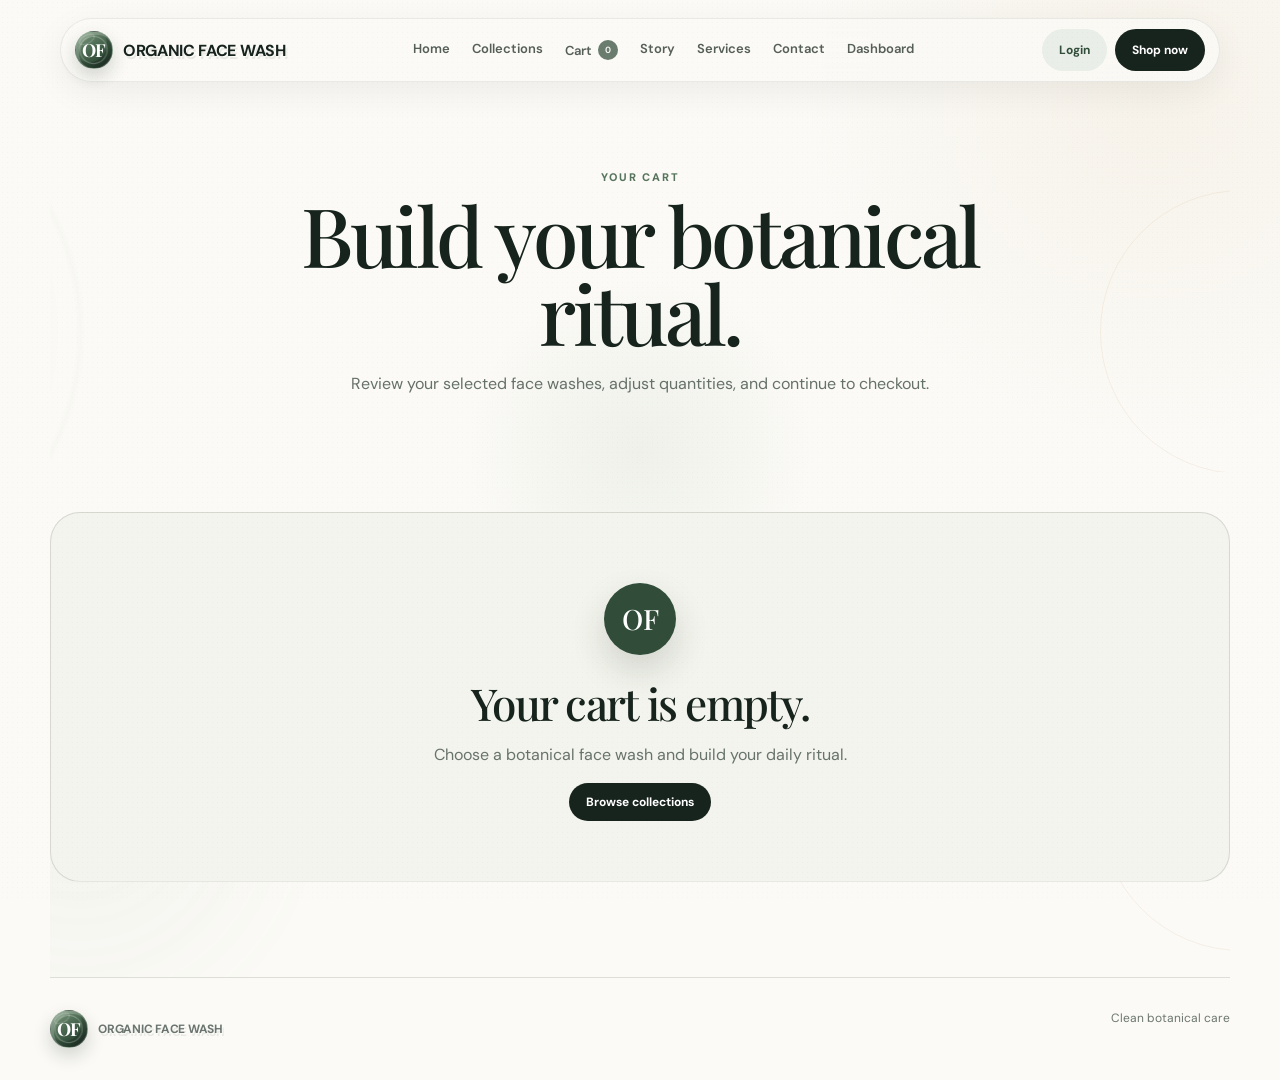
==== cart.html @ 2f6f326f "first commit" ====
<!doctype html><html><head><meta charset="utf-8"><meta name="viewport" content="width=device-width,initial-scale=1"><title>Cart — Organic Face Wash</title><link rel="icon" type="image/svg+xml" href="assets/favicon.svg"><meta name="theme-color" content="#314d39"><link rel="stylesheet" href="assets/css/style.css"></head><body><header class="nav"><a class="brand" href="index.html"><span class="logo logo-3d">OF</span><span class="brand-name-3d">ORGANIC FACE WASH</span></a><nav class="links"><a href="index.html">Home</a><a href="shop.html">Collections</a><a class="cart-link active" href="cart.html">Cart <span class="cart-count" data-cart-count>0</span></a><a href="story.html">Story</a><a href="services.html">Services</a><a href="contact.html">Contact</a><a href="dashboard.html">Dashboard</a></nav><div class="nav-actions"><a class="pill light" href="login.html">Login</a><a class="pill dark" href="shop.html">Shop now</a></div><button class="menu" aria-label="Menu">☰</button></header><main><section class="page-hero container reveal"><div class="kicker">Your cart</div><h1>Build your botanical ritual.</h1><p>Review your selected face washes, adjust quantities, and continue to checkout.</p></section><section class="section container cart-section"><div data-cart-root></div></section></main><footer class="footer container"><a class="brand footer-brand" href="index.html"><span class="logo logo-3d">OF</span><span class="brand-name-3d">ORGANIC FACE WASH</span></a><span>Clean botanical care</span></footer><script src="assets/js/main.js"></script></body></html>
---- assets/css/style.css ----
@import url('https://fonts.googleapis.com/css2?family=DM+Sans:wght@400;500;600;700&family=Playfair+Display:wght@500;600&display=swap');
:root{--ink:#17231d;--cream:#f5f1e8;--paper:#fbfaf6;--green:#56745b;--sage:#9eaf9b;--moss:#314d39;--gold:#b88b46;--line:rgba(23,35,29,.13);--shadow:0 24px 70px rgba(29,45,35,.12)}
*{box-sizing:border-box}html{scroll-behavior:smooth}body{margin:0;background:var(--paper);color:var(--ink);font-family:"DM Sans",sans-serif;overflow-x:hidden}a{text-decoration:none;color:inherit}button,input,textarea{font:inherit}.container{width:min(1180px,calc(100% - 48px));margin:auto}.nav{position:fixed;top:18px;left:50%;transform:translateX(-50%);width:min(1160px,calc(100% - 32px));z-index:50;background:rgba(251,250,246,.84);backdrop-filter:blur(18px);border:1px solid rgba(23,35,29,.08);border-radius:999px;padding:10px 14px;display:flex;align-items:center;justify-content:space-between;box-shadow:0 10px 35px rgba(0,0,0,.06)}.brand{display:flex;align-items:center;gap:10px;font-weight:700}.logo{width:38px;height:38px;border-radius:50%;display:grid;place-items:center;background:var(--moss);color:#fff;font-family:"Playfair Display";font-size:18px}.brand span{letter-spacing:-.02em}.links{display:flex;gap:22px;font-size:13px;font-weight:600}.links a{opacity:.72;transition:.3s}.links a:hover{opacity:1;color:var(--green)}.nav-actions{display:flex;gap:8px}.pill{border:0;border-radius:999px;padding:11px 17px;cursor:pointer;font-weight:700;font-size:12px}.pill.dark{background:var(--ink);color:#fff}.pill.light{background:#e9eee8;color:var(--moss)}.menu{display:none;background:none;border:0;font-size:24px}
.hero{min-height:780px;padding:150px 0 70px;display:grid;grid-template-columns:1fr 1.05fr;gap:55px;align-items:center;position:relative}.hero-copy{max-width:590px}.eyebrow{font-size:11px;letter-spacing:.16em;text-transform:uppercase;color:var(--green);font-weight:800;margin-bottom:20px}.hero h1{font:500 clamp(48px,6.7vw,86px)/.92 "Playfair Display";letter-spacing:-.055em;margin:0 0 25px;max-width:680px}.hero h1 em{font-style:normal;color:var(--green)}.hero p{font-size:16px;line-height:1.7;max-width:510px;color:#5e6962;margin:0 0 28px}.actions{display:flex;gap:10px;flex-wrap:wrap}.hero-visual{position:relative;height:550px}.hero-photo{position:absolute;inset:20px 20px 0 30px;border-radius:36px;overflow:hidden;box-shadow:var(--shadow);background:#dce6da;animation:photoIn 1.1s cubic-bezier(.2,.8,.2,1)}.hero-photo img{width:100%;height:100%;object-fit:cover;animation:slowZoom 10s ease-in-out infinite alternate}.orb{position:absolute;width:120px;height:120px;border:1px solid rgba(86,116,91,.45);border-radius:50%;right:-10px;top:30px;animation:spin 16s linear infinite}.orb:after{content:"";position:absolute;width:9px;height:9px;background:var(--gold);border-radius:50%;top:10px;left:50%;box-shadow:0 0 20px rgba(184,139,70,.7)}.float-card{position:absolute;background:rgba(251,250,246,.9);backdrop-filter:blur(12px);padding:16px 18px;border:1px solid rgba(23,35,29,.08);border-radius:18px;box-shadow:0 18px 50px rgba(0,0,0,.1);animation:float 4s ease-in-out infinite}.fc1{left:-5px;bottom:45px}.fc2{right:-15px;bottom:135px;animation-delay:-1.5s}.fc3{left:40px;top:0;animation-delay:-2.5s}.float-card b{display:block;font-size:20px}.float-card small{color:#68736c}.marquee{border-block:1px solid var(--line);overflow:hidden;white-space:nowrap;padding:18px 0;background:#f0f3ec}.track{display:inline-flex;gap:45px;animation:marquee 22s linear infinite;font-size:12px;text-transform:uppercase;letter-spacing:.13em;font-weight:700;color:var(--green)}
.section{padding:95px 0}.section.tight{padding:72px 0}.section-head{display:flex;align-items:end;justify-content:space-between;gap:30px;margin-bottom:34px}.section-head.center{display:block;text-align:center;max-width:700px;margin:0 auto 34px}.kicker{font-size:11px;text-transform:uppercase;letter-spacing:.16em;color:var(--green);font-weight:800;margin-bottom:12px}.section h2{font:500 clamp(38px,5vw,64px)/.98 "Playfair Display";letter-spacing:-.04em;margin:0}.section-head p{max-width:460px;color:#68736c;line-height:1.65;margin:0}.image-grid{display:grid;grid-template-columns:1.2fr .8fr;gap:18px}.image-card{position:relative;min-height:430px;border-radius:30px;overflow:hidden}.image-card.small{min-height:270px}.image-card img{width:100%;height:100%;object-fit:cover;transition:transform .8s cubic-bezier(.2,.7,.2,1)}.image-card:hover img{transform:scale(1.055)}.image-card .overlay{position:absolute;inset:0;background:linear-gradient(180deg,transparent 48%,rgba(11,20,14,.72));display:flex;align-items:end;padding:26px;color:#fff}.image-card h3{font:500 30px "Playfair Display";margin:0 0 5px}.image-stack{display:grid;gap:18px}.stats{display:grid;grid-template-columns:repeat(4,1fr);gap:12px}.stat{padding:25px;border:1px solid var(--line);border-radius:22px;background:#f7f5ef}.stat b{font:500 38px "Playfair Display";display:block}.stat span{font-size:12px;color:#69736d}.products{display:grid;grid-template-columns:repeat(4,1fr);gap:14px}.product{border-radius:24px;overflow:hidden;background:#f1f3ec;border:1px solid var(--line);transition:.4s}.product:hover{transform:translateY(-7px);box-shadow:var(--shadow)}.product-img{height:260px;overflow:hidden}.product-img img{width:100%;height:100%;object-fit:cover;transition:.7s}.product:hover img{transform:scale(1.06)}.product-info{padding:17px}.product-info h3{font-size:15px;margin:0 0 7px}.product-info p{font-size:12px;color:#6b756f;margin:0}.price{margin-top:13px;font-weight:800}.story{display:grid;grid-template-columns:.8fr 1.2fr;gap:70px;align-items:center}.story-art{height:520px;position:relative}.story-art img{position:absolute;object-fit:cover;border-radius:28px;box-shadow:var(--shadow)}.story-art .a{width:72%;height:75%;left:0;top:0}.story-art .b{width:55%;height:55%;right:0;bottom:0}.feature-grid{display:grid;grid-template-columns:repeat(3,1fr);gap:15px}.feature{padding:27px;border-radius:25px;background:var(--ink);color:#fff;min-height:210px;position:relative;overflow:hidden}.feature:nth-child(2){background:var(--green)}.feature:nth-child(3){background:#b7c6ad;color:var(--ink)}.feature h3{font:500 27px "Playfair Display";margin:0 0 12px}.feature p{font-size:13px;line-height:1.6;opacity:.78}.feature:after{content:"";position:absolute;width:150px;height:150px;border:1px solid rgba(255,255,255,.18);border-radius:50%;right:-60px;bottom:-65px;animation:spin 18s linear infinite}.cta{background:var(--moss);color:#fff;border-radius:34px;padding:58px;display:flex;align-items:center;justify-content:space-between;gap:30px}.cta h2{font:500 48px/1 "Playfair Display";margin:0}.page-hero{padding:170px 0 75px;text-align:center}.page-hero h1{font:500 clamp(48px,7vw,82px)/.95 "Playfair Display";margin:0 auto 18px;max-width:850px}.page-hero p{max-width:620px;margin:auto;color:#667169;line-height:1.7}.service-grid{display:grid;grid-template-columns:repeat(3,1fr);gap:16px}.service{border-radius:27px;overflow:hidden;position:relative;height:330px;background:#24352a}.service img{width:100%;height:100%;object-fit:cover;transition:.8s}.service:hover img{transform:scale(1.06)}.service:after{content:"";position:absolute;inset:0;background:linear-gradient(180deg,rgba(10,20,14,.05),rgba(10,20,14,.88))}.service-content{position:absolute;z-index:2;left:24px;right:24px;bottom:22px;color:#fff}.service-content span{font-size:10px;letter-spacing:.14em;text-transform:uppercase;opacity:.72}.service-content h3{font:500 29px "Playfair Display";margin:8px 0}.service-content p{font-size:12px;line-height:1.55;opacity:.84;margin:0}.dashboard{display:grid;grid-template-columns:230px 1fr;min-height:100vh;background:#f1f3ed}.side{padding:24px 16px;background:#152119;color:#fff}.side .brand{padding:8px}.side nav{margin-top:35px;display:grid;gap:7px}.side nav a{padding:12px 14px;border-radius:12px;color:#aeb9b0;font-size:13px}.side nav a.active,.side nav a:hover{background:#2d4936;color:#fff}.dashmain{padding:34px;overflow:hidden}.dash-top{display:flex;justify-content:space-between;align-items:center;margin-bottom:25px}.dash-top h1{font:500 38px "Playfair Display";margin:0}.kpi-grid{display:grid;grid-template-columns:repeat(4,1fr);gap:12px}.kpi{padding:20px;border-radius:20px;background:#fff;border:1px solid var(--line)}.kpi small{color:#718078}.kpi b{display:block;font-size:27px;margin-top:8px}.dash-grid{display:grid;grid-template-columns:1.4fr .8fr;gap:15px;margin-top:15px}.panel{background:#fff;border:1px solid var(--line);border-radius:22px;padding:22px}.chart{height:260px;display:flex;align-items:end;gap:10px;padding-top:25px}.bar{flex:1;background:linear-gradient(180deg,#86a28a,#31503a);border-radius:9px 9px 2px 2px;min-height:30px;animation:barIn 1s both}.donut{width:170px;height:170px;border-radius:50%;background:conic-gradient(#56745b 0 62%,#b88b46 62% 82%,#cbd6c6 82%);display:grid;place-items:center;margin:10px auto}.donut:after{content:"62%";width:105px;height:105px;border-radius:50%;background:#fff;display:grid;place-items:center;font-weight:800}.auth-wrap{min-height:100vh;display:grid;grid-template-columns:1fr 1fr}.auth-visual{background:linear-gradient(180deg,rgba(18,37,24,.15),rgba(18,37,24,.75)),url("https://images.pexels.com/photos/3764014/pexels-photo-3764014.jpeg?auto=compress&cs=tinysrgb&w=1400") center/cover;display:flex;align-items:end;padding:60px;color:#fff}.auth-visual h2{font:500 60px/1 "Playfair Display";max-width:520px;margin:0}.auth-box{display:grid;place-items:center;padding:35px}.auth-card{width:min(440px,100%)}.auth-card h1{font:500 52px "Playfair Display";margin:0 0 10px}.auth-card p{color:#6c776f;line-height:1.6}.form{display:grid;gap:13px;margin-top:25px}.field{display:grid;gap:7px}.field label{font-size:12px;font-weight:700}.field input,.field textarea{width:100%;border:1px solid var(--line);background:#fff;border-radius:13px;padding:13px;outline:none}.field input:focus,.field textarea:focus{border-color:var(--green);box-shadow:0 0 0 3px rgba(86,116,91,.12)}.full{width:100%}.footer{padding:32px 0;border-top:1px solid var(--line);font-size:12px;color:#6b756f;display:flex;justify-content:space-between}.reveal{opacity:0;transform:translateY(35px);transition:opacity .8s ease,transform .8s ease}.reveal.show{opacity:1;transform:none}.stagger>*{opacity:0;transform:translateY(25px);transition:.7s}.stagger.show>*{opacity:1;transform:none}.stagger.show>*:nth-child(2){transition-delay:.1s}.stagger.show>*:nth-child(3){transition-delay:.2s}.stagger.show>*:nth-child(4){transition-delay:.3s}.stagger.show>*:nth-child(5){transition-delay:.4s}.stagger.show>*:nth-child(6){transition-delay:.5s}.stagger.show>*:nth-child(7){transition-delay:.6s}.stagger.show>*:nth-child(8){transition-delay:.7s}.stagger.show>*:nth-child(9){transition-delay:.8s}
@keyframes photoIn{from{opacity:0;transform:translateY(35px) scale(.96)}to{opacity:1;transform:none}}@keyframes slowZoom{from{transform:scale(1)}to{transform:scale(1.06)}}@keyframes float{0%,100%{transform:translateY(0)}50%{transform:translateY(-12px)}}@keyframes spin{to{transform:rotate(360deg)}}@keyframes marquee{to{transform:translateX(-50%)}}@keyframes barIn{from{height:0;opacity:0}to{opacity:1}}
@media(max-width:950px){.links{display:none}.menu{display:block}.nav-actions .pill.light{display:none}.hero{grid-template-columns:1fr;padding-top:135px}.hero-copy{margin:auto;text-align:center}.hero p{margin-inline:auto}.actions{justify-content:center}.hero-visual{height:470px}.products{grid-template-columns:repeat(2,1fr)}.stats{grid-template-columns:repeat(2,1fr)}.story{grid-template-columns:1fr}.story-art{height:430px}.feature-grid,.service-grid{grid-template-columns:repeat(2,1fr)}.cta{display:block;text-align:center}.cta .actions{margin-top:20px}.dashboard{grid-template-columns:1fr}.side{display:none}.kpi-grid{grid-template-columns:repeat(2,1fr)}.auth-wrap{grid-template-columns:1fr}.auth-visual{display:none}}
@media(max-width:600px){.container{width:min(100% - 28px,1180px)}.nav{top:10px}.brand span{font-size:13px}.hero{min-height:auto;padding:125px 0 45px}.hero h1{font-size:50px}.hero-visual{height:380px}.hero-photo{inset:10px 12px 0}.float-card{padding:11px 13px}.float-card b{font-size:15px}.fc1{left:0;bottom:20px}.fc2{right:0;bottom:80px}.fc3{left:12px;top:-5px}.section{padding:65px 0}.section-head{display:block}.section-head p{margin-top:15px}.image-grid,.products,.feature-grid,.service-grid{grid-template-columns:1fr}.image-card,.image-card.small{min-height:280px}.stats,.kpi-grid{grid-template-columns:1fr 1fr}.story-art{height:340px}.cta{padding:35px 22px}.cta h2{font-size:38px}.dashmain{padding:20px}.dash-grid{grid-template-columns:1fr}.auth-box{padding:24px}.auth-card h1{font-size:44px}.footer{display:block;text-align:center}.footer span{display:block;margin-top:8px}}

/* --- Interactive editorial motion refinement --- */
body:before{content:"";position:fixed;inset:0;pointer-events:none;z-index:60;opacity:.035;background-image:radial-gradient(rgba(23,35,29,.8) .55px,transparent .55px);background-size:5px 5px;mix-blend-mode:multiply}
.section{position:relative;isolation:isolate}.section:before{content:"";position:absolute;left:0;right:0;top:50%;height:1px;background:linear-gradient(90deg,transparent,rgba(86,116,91,.2),transparent);transform:scaleX(0);transform-origin:left;transition:transform 1.4s cubic-bezier(.2,.7,.2,1);z-index:-1}.section.show:before{transform:scaleX(1)}
.reveal{opacity:0;transform:translate3d(0,55px,0) scale(.985);clip-path:inset(8% 0 0 0);transition:opacity .9s cubic-bezier(.2,.7,.2,1),transform 1s cubic-bezier(.2,.7,.2,1),clip-path 1s cubic-bezier(.2,.7,.2,1)}.reveal.show{opacity:1;transform:none;clip-path:inset(0)}
.section-head h2,.page-hero h1{overflow:hidden}.section-head h2,.page-hero h1{animation:none}.section.show .section-head h2,.page-hero.show h1{animation:headingLift 1s cubic-bezier(.16,1,.3,1) both}
.hero-copy .eyebrow{opacity:0;transform:translateY(16px);animation:fadeUp .7s .15s forwards}.hero-copy p{opacity:0;transform:translateY(18px);animation:fadeUp .8s .65s forwards}.hero-copy .actions{opacity:0;transform:translateY(18px);animation:fadeUp .8s .8s forwards}
.hero h1{font-size:clamp(50px,7vw,92px);line-height:.88;letter-spacing:-.065em;perspective:900px}.hero h1 .hline{display:block;overflow:hidden}.hero h1 .hword{display:inline-block;opacity:0;transform:translateY(115%) rotateX(-65deg);transform-origin:50% 100%;animation:heroWord 1.05s cubic-bezier(.16,1,.3,1) forwards}.hero h1 .hline:nth-child(2) .hword{animation-delay:.18s}.hero h1 em{position:relative}.hero h1 em:after{content:"";position:absolute;left:0;right:0;bottom:-9px;height:3px;background:var(--gold);transform:scaleX(0);transform-origin:left;animation:lineDraw 1.1s 1s cubic-bezier(.16,1,.3,1) forwards}.hero-copy:after{content:"";position:absolute;width:260px;height:260px;border-radius:50%;left:-90px;top:130px;background:radial-gradient(circle,rgba(158,175,155,.18),transparent 68%);filter:blur(4px);animation:breathe 5s ease-in-out infinite;pointer-events:none}
.hero-photo{animation:heroPhotoIn 1.2s .25s cubic-bezier(.16,1,.3,1) both}.hero-photo:after{content:"";position:absolute;inset:0;background:linear-gradient(115deg,transparent 35%,rgba(255,255,255,.24) 48%,transparent 60%);transform:translateX(-130%);animation:photoSweep 2s 1.2s ease-out forwards}.hero-photo img{animation:slowZoom 12s ease-in-out infinite alternate,heroDrift 8s ease-in-out infinite alternate;transform-origin:center}
.orb{animation:orbitFloat 7s ease-in-out infinite,spin 18s linear infinite}.float-card{animation:float 4.5s ease-in-out infinite;will-change:transform}.fc2{animation-delay:-1.6s}.fc3{animation-delay:-2.7s}
.marquee{position:relative}.track{animation:marquee 25s linear infinite}.marquee:after{content:"";position:absolute;inset:0;background:linear-gradient(90deg,var(--paper),transparent 12%,transparent 88%,var(--paper));pointer-events:none}
.image-card,.product,.feature,.service,.stat,.panel{will-change:transform}.image-card{transform:translateZ(0)}.image-card img{transform:scale(1.015);transition:transform 1.1s cubic-bezier(.16,1,.3,1),filter 1.1s}.image-card:hover img{transform:scale(1.085) translate3d(0,-4px,0);filter:saturate(1.08)}.image-card .overlay{transition:background .6s}.image-card:hover .overlay{background:linear-gradient(180deg,transparent 35%,rgba(11,20,14,.82))}
.stagger>*{opacity:0;transform:translateY(35px) scale(.97);filter:blur(5px);transition:opacity .75s cubic-bezier(.2,.7,.2,1),transform .8s cubic-bezier(.2,.7,.2,1),filter .75s}.stagger.show>*{opacity:1;transform:none;filter:none}
.stagger.show>*:nth-child(1){transition-delay:.04s}.stagger.show>*:nth-child(2){transition-delay:.12s}.stagger.show>*:nth-child(3){transition-delay:.2s}.stagger.show>*:nth-child(4){transition-delay:.28s}.stagger.show>*:nth-child(5){transition-delay:.36s}.stagger.show>*:nth-child(6){transition-delay:.44s}.stagger.show>*:nth-child(7){transition-delay:.52s}.stagger.show>*:nth-child(8){transition-delay:.60s}.stagger.show>*:nth-child(9){transition-delay:.68s}
.product:hover{transform:translateY(-10px) rotateX(1deg);box-shadow:0 28px 65px rgba(29,45,35,.15)}.service{transition:transform .65s cubic-bezier(.16,1,.3,1),box-shadow .65s}.service:hover{box-shadow:0 30px 70px rgba(29,45,35,.2)}
.story-art .a{animation:artFloat 7s ease-in-out infinite}.story-art .b{animation:artFloat 6s -2s ease-in-out infinite}.feature:after{animation:spin 22s linear infinite}.cta{position:relative;overflow:hidden}.cta:after{content:"";position:absolute;width:420px;height:420px;border:1px solid rgba(255,255,255,.12);border-radius:50%;right:-190px;top:-180px;animation:spin 20s linear infinite}.cta>*{position:relative;z-index:1}
.page-hero{position:relative}.page-hero:before,.page-hero:after{content:"";position:absolute;border:1px solid rgba(86,116,91,.18);border-radius:50%;pointer-events:none}.page-hero:before{width:180px;height:180px;left:4%;top:130px;animation:spin 22s linear infinite}.page-hero:after{width:90px;height:90px;right:8%;top:190px;animation:float 5s ease-in-out infinite}
@keyframes heroWord{to{opacity:1;transform:translateY(0) rotateX(0)}}@keyframes headingLift{from{opacity:0;transform:translateY(35px);letter-spacing:-.02em}to{opacity:1;transform:none;letter-spacing:-.04em}}@keyframes fadeUp{to{opacity:1;transform:none}}@keyframes lineDraw{to{transform:scaleX(1)}}@keyframes heroPhotoIn{from{opacity:0;transform:translate3d(55px,35px,0) scale(.92) rotate(2deg);clip-path:inset(12% 0 0 0)}to{opacity:1;transform:none;clip-path:inset(0)}}@keyframes photoSweep{to{transform:translateX(130%)}}@keyframes breathe{0%,100%{transform:scale(.9);opacity:.5}50%{transform:scale(1.12);opacity:.9}}@keyframes orbitFloat{0%,100%{transform:translateY(0) rotate(0)}50%{transform:translateY(-10px) rotate(8deg)}}@keyframes artFloat{0%,100%{transform:translateY(0) rotate(0)}50%{transform:translateY(-8px) rotate(.7deg)}}
@media(prefers-reduced-motion:reduce){*,*:before,*:after{animation-duration:.001ms!important;animation-iteration-count:1!important;scroll-behavior:auto!important;transition-duration:.001ms!important}.reveal,.stagger>*{opacity:1!important;transform:none!important;filter:none!important;clip-path:none!important}}
@media(max-width:600px){.hero h1{font-size:52px}.hero h1 em:after{bottom:-6px;height:2px}.page-hero:before{left:-80px}.page-hero:after{right:-20px}.hero-copy:after{left:20%;top:100px}.hero-photo:after{display:none}}

/* === INTERACTIVE EDITORIAL MOTION LAYER === */
body{--mx:50%;--my:50%;background:radial-gradient(circle at var(--mx) var(--my),rgba(157,181,153,.10),transparent 24%),var(--paper)}
.hero,.section,.page-hero{position:relative;isolation:isolate}
.hero:before,.section:before,.page-hero:before{content:"";position:absolute;z-index:-1;pointer-events:none;border-radius:50%;filter:blur(2px);opacity:.55}
.hero:before{width:320px;height:320px;right:-120px;top:80px;background:radial-gradient(circle,rgba(184,139,70,.13),transparent 68%);animation:ambientDrift 9s ease-in-out infinite}
.section:before{width:240px;height:240px;left:-130px;top:20%;background:radial-gradient(circle,rgba(86,116,91,.11),transparent 70%);animation:ambientDrift 11s ease-in-out infinite reverse}
.page-hero:before{width:300px;height:300px;left:50%;top:15px;transform:translateX(-50%);background:radial-gradient(circle,rgba(86,116,91,.12),transparent 68%);animation:heroGlow 6s ease-in-out infinite}

/* premium home H1 */
.hero-copy{perspective:1000px}.hero h1{overflow:visible;text-wrap:balance}.hero h1 .hline{display:block;overflow:hidden;padding-bottom:.06em}.hero h1 .hword{display:inline-block;transform:translateY(115%) rotateX(-75deg);transform-origin:50% 100%;opacity:0;animation:h1Word 1.15s cubic-bezier(.16,1,.3,1) forwards}.hero h1 .hline:nth-child(2) .hword{animation-delay:.16s}.hero h1 em{position:relative}.hero h1 em:after{content:"";position:absolute;height:5px;left:0;right:0;bottom:-9px;border-radius:99px;background:linear-gradient(90deg,var(--green),var(--gold),var(--green));transform:scaleX(0);transform-origin:left;animation:underlineSweep 1.2s .72s cubic-bezier(.2,.8,.2,1) forwards;background-size:220% 100%;animation-name:underlineSweep,underlineFlow;animation-duration:1.2s,3.5s;animation-delay:.72s,1.95s;animation-iteration-count:1,infinite}
.hero-copy .eyebrow{animation:fadeRise .8s .05s both}.hero-copy>p{animation:fadeRise .9s .45s both}.hero-copy .actions{animation:fadeRise .9s .58s both}
.hero-visual{perspective:1100px}.hero-photo{transform:translateY(40px) rotateY(-8deg) scale(.92);opacity:0;animation:heroPhotoReveal 1.35s .18s cubic-bezier(.16,1,.3,1) forwards}.hero-photo:after{content:"";position:absolute;inset:-30% -70%;background:linear-gradient(110deg,transparent 38%,rgba(255,255,255,.32) 48%,transparent 58%);transform:translateX(-65%);animation:lightSweep 4.8s 1.4s ease-in-out infinite}.hero-photo img{transform:scale(1.08);animation:cinematicZoom 9s 1.4s ease-in-out infinite alternate}.orb{animation:spin 14s linear infinite,orbPulse 3s ease-in-out infinite}.float-card{will-change:transform;animation:float 4.5s ease-in-out infinite,cardAppear .9s cubic-bezier(.2,.8,.2,1) both}.fc1{animation-delay:.8s,1s}.fc2{animation-delay:1.3s,1.2s}.fc3{animation-delay:1.7s,1.4s}

/* scroll scenes */
.motion-section{overflow:clip}.motion-section .section-head,.motion-section .section-head.center{transform:translateY(45px);opacity:0;transition:transform 1s cubic-bezier(.16,1,.3,1),opacity 1s ease}.motion-section.is-visible .section-head,.motion-section.is-visible .section-head.center{transform:none;opacity:1}.motion-section .image-card,.motion-section .stat,.motion-section .product,.motion-section .story-art,.motion-section .feature,.motion-section .service{opacity:0;transform:translateY(70px) scale(.96);transition:opacity .9s ease,transform 1s cubic-bezier(.16,1,.3,1)}.motion-section.is-visible .image-card,.motion-section.is-visible .stat,.motion-section.is-visible .product,.motion-section.is-visible .story-art,.motion-section.is-visible .feature,.motion-section.is-visible .service{opacity:1;transform:none}.motion-section.is-visible .image-card:nth-child(2),.motion-section.is-visible .stat:nth-child(2),.motion-section.is-visible .product:nth-child(2),.motion-section.is-visible .feature:nth-child(2),.motion-section.is-visible .service:nth-child(2){transition-delay:.12s}.motion-section.is-visible .image-card:nth-child(3),.motion-section.is-visible .stat:nth-child(3),.motion-section.is-visible .product:nth-child(3),.motion-section.is-visible .feature:nth-child(3),.motion-section.is-visible .service:nth-child(3){transition-delay:.24s}.motion-section.is-visible .image-card:nth-child(4),.motion-section.is-visible .stat:nth-child(4),.motion-section.is-visible .product:nth-child(4),.motion-section.is-visible .service:nth-child(4){transition-delay:.36s}.motion-section.is-visible .service:nth-child(5){transition-delay:.48s}.motion-section.is-visible .service:nth-child(6){transition-delay:.60s}.motion-section.is-visible .service:nth-child(7){transition-delay:.72s}.motion-section.is-visible .service:nth-child(8){transition-delay:.84s}.motion-section.is-visible .service:nth-child(9){transition-delay:.96s}

/* image storytelling */
.image-card,.service,.product{transform-style:preserve-3d;will-change:transform}.image-card:before,.service:before,.product:before{content:"";position:absolute;z-index:3;inset:0;pointer-events:none;background:linear-gradient(120deg,transparent 30%,rgba(255,255,255,.16) 48%,transparent 62%);transform:translateX(-120%);transition:transform .9s ease}.image-card:hover:before,.service:hover:before,.product:hover:before{transform:translateX(120%)}.image-card img,.service img,.product-img img{filter:saturate(.94) contrast(1.02)}.image-card .overlay{transition:background .6s ease}.image-card:hover .overlay{background:linear-gradient(180deg,rgba(10,20,14,.02) 35%,rgba(10,20,14,.84))}.image-card h3,.service h3,.product h3{transition:transform .55s cubic-bezier(.16,1,.3,1)}.image-card:hover h3,.service:hover h3,.product:hover h3{transform:translateY(-5px)}

/* stats / product motion */
.stat{position:relative;overflow:hidden}.stat:after{content:"";position:absolute;width:100px;height:100px;border-radius:50%;border:1px solid rgba(86,116,91,.18);right:-35px;bottom:-45px;animation:slowSpin 12s linear infinite}.stat b{transition:transform .5s ease;color:var(--moss)}.stat:hover b{transform:translateY(-4px) scale(1.05)}.product{position:relative}.product:after{content:"VIEW";position:absolute;right:14px;top:14px;padding:7px 9px;border-radius:99px;background:rgba(255,255,255,.85);font-size:9px;font-weight:800;letter-spacing:.12em;opacity:0;transform:translateY(-8px);transition:.4s}.product:hover:after{opacity:1;transform:none}

/* story/about parallax feel */
.story-art{perspective:900px}.story-art .a{animation:storyFloat 7s ease-in-out infinite}.story-art .b{animation:storyFloat 6s -2s ease-in-out infinite reverse}.story-art:after{content:"";position:absolute;left:22%;top:40%;width:85px;height:85px;border:1px solid rgba(184,139,70,.5);border-radius:50%;animation:orbitMini 7s linear infinite;pointer-events:none}.feature{transition:transform .7s cubic-bezier(.16,1,.3,1),box-shadow .7s ease!important}.feature:hover{transform:translateY(-10px) rotateX(2deg)!important;box-shadow:0 25px 60px rgba(20,35,25,.18)}.feature:before{content:"";position:absolute;inset:0;background:linear-gradient(120deg,transparent 25%,rgba(255,255,255,.12),transparent 65%);transform:translateX(-120%);transition:transform .9s}.feature:hover:before{transform:translateX(120%)}

/* services cinematic cards */
.service-grid{perspective:1400px}.service{height:350px;transition:transform .8s cubic-bezier(.16,1,.3,1),box-shadow .8s ease!important}.service:hover{box-shadow:0 30px 70px rgba(28,47,34,.22)}.service-content{transform:translateZ(25px)}.service-content span{display:inline-block;transform:translateX(-10px);opacity:.65;transition:.4s}.service:hover .service-content span{transform:none;opacity:1}.service-content p{max-width:330px;transform:translateY(8px);opacity:.7;transition:.5s}.service:hover .service-content p{transform:none;opacity:.95}

/* CTA motion */
.cta{position:relative;overflow:hidden}.cta:before{content:"";position:absolute;width:260px;height:260px;border:1px solid rgba(255,255,255,.18);border-radius:50%;right:-90px;top:-110px;animation:spin 15s linear infinite}.cta:after{content:"";position:absolute;width:160px;height:160px;border:1px solid rgba(255,255,255,.12);border-radius:50%;right:80px;bottom:-100px;animation:spin 11s linear infinite reverse}.cta>*{position:relative;z-index:2}

/* page hero and global heading effects */
.page-hero h1{animation:pageTitle .95s cubic-bezier(.16,1,.3,1) both}.page-hero p{animation:fadeRise .9s .2s both}.page-hero .kicker{animation:fadeRise .7s both}

@keyframes h1Word{0%{opacity:0;transform:translateY(115%) rotateX(-75deg)}65%{opacity:1}100%{opacity:1;transform:none}}@keyframes underlineSweep{to{transform:scaleX(1)}}@keyframes underlineFlow{0%,100%{background-position:0 0}50%{background-position:100% 0}}@keyframes fadeRise{from{opacity:0;transform:translateY(22px)}to{opacity:1;transform:none}}@keyframes heroPhotoReveal{from{opacity:0;transform:translateY(60px) rotateY(-12deg) scale(.88);clip-path:inset(18% 12% 0 12% round 36px)}to{opacity:1;transform:none;clip-path:inset(0 round 36px)}}@keyframes cinematicZoom{from{transform:scale(1.08)}to{transform:scale(1.16)}}@keyframes lightSweep{0%,30%{transform:translateX(-70%)}55%,100%{transform:translateX(70%)}}@keyframes orbPulse{0%,100%{box-shadow:0 0 0 rgba(86,116,91,0)}50%{box-shadow:0 0 35px rgba(86,116,91,.16)}}@keyframes cardAppear{from{opacity:0;transform:translateY(30px) scale(.9)}to{opacity:1}}@keyframes ambientDrift{0%,100%{transform:translate(0,0)}50%{transform:translate(25px,-18px)}}@keyframes heroGlow{0%,100%{opacity:.35;transform:translateX(-50%) scale(.9)}50%{opacity:.75;transform:translateX(-50%) scale(1.08)}}@keyframes slowSpin{to{transform:rotate(360deg)}}@keyframes storyFloat{0%,100%{transform:translateY(0) rotate(0deg)}50%{transform:translateY(-13px) rotate(1deg)}}@keyframes orbitMini{to{transform:rotate(360deg) translateX(20px) rotate(-360deg)}}@keyframes pageTitle{from{opacity:0;transform:translateY(35px) scale(.97);filter:blur(8px)}to{opacity:1;transform:none;filter:none}}

@media(max-width:600px){.hero h1 .hword{animation-duration:.9s}.hero h1 em:after{height:3px;bottom:-6px}.hero-photo:after{animation-duration:5.5s}.motion-section .image-card,.motion-section .stat,.motion-section .product,.motion-section .story-art,.motion-section .feature,.motion-section .service{transform:translateY(42px) scale(.98)}.service{height:310px}.story-art .a{animation-duration:9s}.story-art .b{animation-duration:8s}}
@media(prefers-reduced-motion:reduce){*,*:before,*:after{animation-duration:.01ms!important;animation-iteration-count:1!important;transition-duration:.01ms!important;scroll-behavior:auto!important}.motion-section .section-head,.motion-section .image-card,.motion-section .stat,.motion-section .product,.motion-section .story-art,.motion-section .feature,.motion-section .service{opacity:1!important;transform:none!important}}

/* ===== FINAL PREMIUM MOTION + BRAND POLISH ===== */
body{background-image:radial-gradient(circle at var(--mx,50%) var(--my,30%),rgba(126,157,126,.10),transparent 22%),radial-gradient(circle at 90% 10%,rgba(184,139,70,.07),transparent 25%);background-attachment:fixed}
.brand{position:relative;transform-style:preserve-3d;transition:transform .5s cubic-bezier(.16,1,.3,1),filter .5s}.brand:hover{transform:translateY(-2px) rotateX(5deg);filter:drop-shadow(0 9px 12px rgba(49,77,57,.14))}.brand>span:last-child{transition:letter-spacing .5s,transform .5s}.brand:hover>span:last-child{letter-spacing:.035em;transform:translateZ(5px)}
.logo{position:relative;transform-style:preserve-3d;background:linear-gradient(145deg,#8eaa8f 0%,#56745b 35%,#314d39 70%,#17231d 100%);box-shadow:inset 3px 3px 7px rgba(255,255,255,.32),inset -4px -5px 9px rgba(0,0,0,.25),0 7px 14px rgba(23,35,29,.2);border:1px solid rgba(255,255,255,.25);transition:transform .6s cubic-bezier(.16,1,.3,1),box-shadow .6s}.logo:before{content:"";position:absolute;inset:4px;border-radius:50%;border:1px solid rgba(255,255,255,.28);transform:translateZ(5px)}.logo:after{content:"";position:absolute;width:15px;height:7px;right:3px;bottom:6px;border-radius:50%;border-top:2px solid rgba(255,255,255,.5);transform:rotate(-28deg) translateZ(6px)}.brand:hover .logo{transform:rotateY(-18deg) rotateX(10deg) translateZ(8px) scale(1.05);box-shadow:inset 4px 4px 8px rgba(255,255,255,.34),inset -5px -6px 10px rgba(0,0,0,.28),0 14px 22px rgba(23,35,29,.25)}
/* stronger scroll scenes */
.motion-section{position:relative;isolation:isolate}.motion-section:before{content:"";position:absolute;z-index:-1;width:42vw;height:42vw;max-width:520px;max-height:520px;border-radius:50%;background:radial-gradient(circle,rgba(126,157,126,.12),transparent 68%);left:-18vw;top:15%;animation:ambientFloat 10s ease-in-out infinite}.motion-section:after{content:"";position:absolute;z-index:-1;width:22vw;height:22vw;border:1px solid rgba(184,139,70,.10);border-radius:50%;right:-12vw;bottom:5%;animation:ringDrift 14s linear infinite}.motion-section .section-head{transition:opacity 1s,transform 1.1s cubic-bezier(.16,1,.3,1),filter 1s}.motion-section:not(.is-visible) .section-head{opacity:0;transform:translate3d(0,65px,0) scale(.96);filter:blur(7px)}.motion-section .image-card,.motion-section .stat,.motion-section .product,.motion-section .story-art,.motion-section .feature,.motion-section .service{will-change:transform,opacity;transition:opacity .9s ease,transform 1.15s cubic-bezier(.16,1,.3,1),filter 1s}.motion-section:not(.is-visible) .image-card,.motion-section:not(.is-visible) .stat,.motion-section:not(.is-visible) .product,.motion-section:not(.is-visible) .story-art,.motion-section:not(.is-visible) .feature,.motion-section:not(.is-visible) .service{opacity:0;transform:translate3d(0,90px,0) rotateX(7deg) scale(.92);filter:blur(6px)}.motion-section.is-visible .image-card,.motion-section.is-visible .stat,.motion-section.is-visible .product,.motion-section.is-visible .story-art,.motion-section.is-visible .feature,.motion-section.is-visible .service{opacity:1;transform:none;filter:none}.motion-section.is-visible .image-card:nth-child(1),.motion-section.is-visible .stat:nth-child(1),.motion-section.is-visible .product:nth-child(1),.motion-section.is-visible .feature:nth-child(1),.motion-section.is-visible .service:nth-child(1){transition-delay:.05s}.motion-section.is-visible .image-card:nth-child(2),.motion-section.is-visible .stat:nth-child(2),.motion-section.is-visible .product:nth-child(2),.motion-section.is-visible .feature:nth-child(2),.motion-section.is-visible .service:nth-child(2){transition-delay:.16s}.motion-section.is-visible .image-card:nth-child(3),.motion-section.is-visible .stat:nth-child(3),.motion-section.is-visible .product:nth-child(3),.motion-section.is-visible .feature:nth-child(3),.motion-section.is-visible .service:nth-child(3){transition-delay:.27s}.motion-section.is-visible .image-card:nth-child(4),.motion-section.is-visible .stat:nth-child(4),.motion-section.is-visible .product:nth-child(4),.motion-section.is-visible .service:nth-child(4){transition-delay:.38s}.motion-section.is-visible .service:nth-child(5){transition-delay:.49s}.motion-section.is-visible .service:nth-child(6){transition-delay:.60s}.motion-section.is-visible .service:nth-child(7){transition-delay:.71s}.motion-section.is-visible .service:nth-child(8){transition-delay:.82s}.motion-section.is-visible .service:nth-child(9){transition-delay:.93s}
/* cinematic image effects */
.image-card,.service,.product{transform-style:preserve-3d}.image-card:before,.service:before,.product:before{content:"";position:absolute;z-index:4;inset:0;pointer-events:none;background:linear-gradient(115deg,transparent 27%,rgba(255,255,255,.22) 49%,transparent 64%);transform:translateX(-130%);transition:transform 1.1s cubic-bezier(.16,1,.3,1)}.image-card:hover:before,.service:hover:before,.product:hover:before{transform:translateX(130%)}.image-card img,.service img,.product-img img{transition:transform 1.1s cubic-bezier(.16,1,.3,1),filter 1.1s}.image-card:hover img,.service:hover img,.product:hover .product-img img{transform:scale(1.10);filter:saturate(1.08) contrast(1.05)}.image-card .overlay{transition:background .8s}.image-card:hover .overlay{background:linear-gradient(180deg,rgba(10,20,14,.03) 28%,rgba(10,20,14,.88))}.image-card h3,.service h3,.product h3{transition:transform .6s cubic-bezier(.16,1,.3,1),letter-spacing .6s}.image-card:hover h3,.service:hover h3,.product:hover h3{transform:translateY(-7px);letter-spacing:.01em}
/* home hero more obvious */
.hero-copy{perspective:1200px}.hero-copy:after{content:"";position:absolute;width:240px;height:240px;border-radius:50%;border:1px solid rgba(86,116,91,.12);left:-90px;top:90px;animation:ringDrift 11s linear infinite;pointer-events:none}.hero h1 .hword{animation:h1WordStrong 1.2s cubic-bezier(.16,1,.3,1) forwards}.hero-photo{transform:translateY(55px) rotateY(-14deg) rotateX(3deg) scale(.86);opacity:0;animation:heroRevealStrong 1.45s .15s cubic-bezier(.16,1,.3,1) forwards}.hero-photo img{animation:heroZoom 9s 1.2s ease-in-out infinite alternate}.hero-photo:after{animation:heroShine 5s 1.4s ease-in-out infinite}.float-card{animation:floatStrong 5s ease-in-out infinite,cardAppear .9s cubic-bezier(.16,1,.3,1) both}.orb{animation:spin 13s linear infinite,orbPulse 3s ease-in-out infinite}.marquee .track{animation:marquee 20s linear infinite}
/* about + services */
.story-art .a{animation:storyFloatStrong 7s ease-in-out infinite}.story-art .b{animation:storyFloatStrong 6s -2s ease-in-out infinite reverse}.feature{transition:transform .8s cubic-bezier(.16,1,.3,1),box-shadow .8s!important}.feature:hover{transform:translateY(-13px) rotateX(4deg) rotateY(-2deg)!important;box-shadow:0 30px 70px rgba(20,35,25,.2)}.service-grid{perspective:1600px}.service{height:350px}.service:hover{box-shadow:0 32px 78px rgba(28,47,34,.24)}
/* auth */
.auth-page{background:#f7f5ef}.auth-wrap{position:relative;overflow:hidden}.auth-visual{position:relative;overflow:hidden;background:#24352a;padding:0}.auth-photo{position:absolute;inset:0;overflow:hidden}.auth-photo img{width:100%;height:100%;object-fit:cover;transform:scale(1.08);animation:authPhoto 12s ease-in-out infinite alternate}.auth-photo:after{content:"";position:absolute;inset:0;background:linear-gradient(135deg,rgba(17,38,24,.22),rgba(17,38,24,.80))}.auth-visual-copy{position:relative;z-index:3;margin:auto 0 0;padding:60px;max-width:690px;animation:authCopy 1s .2s both}.auth-visual-copy h2{font:500 clamp(48px,5vw,76px)/.96 "Playfair Display";margin:0 0 18px}.auth-visual-copy p{max-width:480px;color:rgba(255,255,255,.78);line-height:1.7}.auth-badges{display:flex;gap:8px;flex-wrap:wrap;margin-top:24px}.auth-badges span{padding:8px 11px;border:1px solid rgba(255,255,255,.22);border-radius:99px;font-size:9px;letter-spacing:.13em}.auth-orbit{position:absolute;border:1px solid rgba(255,255,255,.18);border-radius:50%;z-index:2;pointer-events:none}.auth-orbit-a{width:340px;height:340px;right:-100px;top:8%;animation:spin 18s linear infinite}.auth-orbit-b{width:190px;height:190px;left:-70px;top:28%;animation:spin 12s linear infinite reverse}.auth-box{position:relative;background:rgba(251,250,246,.96)}.auth-card{animation:authCard 1s .08s cubic-bezier(.16,1,.3,1) both}.auth-spacer{height:28px}.auth-card h1{font-size:52px;letter-spacing:-.035em}.social-btn{display:flex;align-items:center;justify-content:center;gap:10px;width:100%;padding:12px 16px;margin-top:22px;border:1px solid var(--line);border-radius:13px;background:#fff;font-size:13px;font-weight:700;transition:transform .45s,box-shadow .45s,border-color .45s}.social-btn svg{width:18px;height:18px;flex:none}.social-btn:hover{transform:translateY(-3px);box-shadow:0 15px 35px rgba(23,35,29,.10);border-color:rgba(86,116,91,.35)}.auth-divider{display:flex;align-items:center;gap:12px;color:#87918b;font-size:10px;text-transform:uppercase;letter-spacing:.1em;margin:20px 0}.auth-divider:before,.auth-divider:after{content:"";height:1px;background:var(--line);flex:1}.field-row{display:flex;align-items:center;justify-content:space-between;gap:12px}.forgot{font-size:11px;color:var(--green);font-weight:700}.forgot:hover{text-decoration:underline}.auth-submit{min-height:46px;transition:transform .45s,box-shadow .45s}.auth-submit:hover{box-shadow:0 14px 28px rgba(23,35,29,.16)}.terms{display:flex;gap:9px;align-items:flex-start;font-size:11px;line-height:1.5;color:#6c776f;cursor:pointer}.terms input{margin-top:3px;accent-color:var(--green)}.terms a{color:var(--moss);font-weight:700}.auth-switch{font-size:12px!important}.auth-switch a{color:var(--green);font-weight:800}.auth-page .pill{transition:transform .45s var(--motion-ease),box-shadow .45s}.auth-page .brand{display:inline-flex}
@keyframes h1WordStrong{0%{opacity:0;transform:translateY(125%) rotateX(-85deg) translateZ(-80px)}55%{opacity:1}100%{opacity:1;transform:none}}
@keyframes heroRevealStrong{0%{opacity:0;transform:translateY(70px) rotateY(-16deg) scale(.84);clip-path:inset(20% 15% 0 15% round 38px)}100%{opacity:1;transform:none;clip-path:inset(0 round 38px)}}
@keyframes heroZoom{from{transform:scale(1.06)}to{transform:scale(1.17)}}
@keyframes heroShine{0%,28%{transform:translateX(-80%)}55%,100%{transform:translateX(80%)}}
@keyframes floatStrong{0%,100%{transform:translateY(0) rotate(0)}50%{transform:translateY(-13px) rotate(.8deg)}}
@keyframes ambientFloat{0%,100%{transform:translate(0,0)}50%{transform:translate(45px,-25px)}}
@keyframes ringDrift{to{transform:rotate(360deg) translateX(18px) rotate(-360deg)}}
@keyframes storyFloatStrong{0%,100%{transform:translateY(0) rotate(0) scale(1)}50%{transform:translateY(-16px) rotate(1deg) scale(1.015)}}
@keyframes authPhoto{from{transform:scale(1.08) translate3d(0,0,0)}to{transform:scale(1.16) translate3d(-1.5%, -1%,0)}}
@keyframes authCopy{from{opacity:0;transform:translateY(35px);filter:blur(8px)}to{opacity:1;transform:none;filter:none}}
@keyframes authCard{from{opacity:0;transform:translateY(35px) rotateX(4deg);filter:blur(7px)}to{opacity:1;transform:none;filter:none}}
@media(max-width:950px){.auth-visual-copy{padding:40px}.auth-visual-copy h2{font-size:56px}.auth-wrap{grid-template-columns:1fr}.auth-visual{min-height:380px}.auth-box{min-height:620px}}
@media(max-width:600px){.auth-visual{min-height:330px}.auth-visual-copy{padding:28px}.auth-visual-copy h2{font-size:42px}.auth-orbit-a{width:220px;height:220px;right:-80px}.auth-orbit-b{width:130px;height:130px}.auth-box{padding:26px 20px;min-height:auto}.auth-card h1{font-size:42px}.auth-spacer{height:20px}.motion-section:before{width:280px;height:280px;left:-180px}.motion-section:after{display:none}}
@media(prefers-reduced-motion:reduce){.motion-section:before,.motion-section:after,.hero-copy:after{animation:none!important}.auth-photo img,.auth-visual-copy,.auth-card{animation:none!important}}


/* FINAL VISUAL REFINEMENT — moving editorial rail, stronger 3D branding and guaranteed auth readability */
.brand{position:relative;perspective:900px;transform-style:preserve-3d;transition:transform .5s cubic-bezier(.16,1,.3,1),filter .5s}.brand:hover{transform:translateY(-2px) rotateX(3deg)}
.logo-3d{position:relative;transform-style:preserve-3d;box-shadow:inset 3px 3px 0 rgba(255,255,255,.18),inset -5px -6px 0 rgba(0,0,0,.16),0 8px 18px rgba(23,35,29,.18);border:1px solid rgba(255,255,255,.22);transition:transform .55s cubic-bezier(.16,1,.3,1),box-shadow .55s}.brand:hover .logo-3d{transform:rotateY(-14deg) rotateX(8deg) translateZ(8px);box-shadow:inset 3px 3px 0 rgba(255,255,255,.2),inset -7px -7px 0 rgba(0,0,0,.18),0 15px 28px rgba(23,35,29,.24)}
.logo-3d:after{content:"";position:absolute;inset:3px;border-radius:50%;border:1px solid rgba(255,255,255,.22);pointer-events:none}.brand-name-3d{display:inline-block;text-shadow:1px 1px 0 rgba(255,255,255,.65),2px 3px 0 rgba(23,35,29,.08);transition:transform .5s}.brand:hover .brand-name-3d{transform:translateZ(10px)}
/* moving section */
.section-rail{position:relative;overflow:hidden}.rail-head{align-items:end}.ritual-window{position:relative;overflow:hidden;width:100vw;margin-left:calc(50% - 50vw);margin-right:calc(50% - 50vw);padding:12px 0 30px;mask-image:linear-gradient(90deg,transparent 0,#000 7%,#000 93%,transparent 100%)}
.ritual-track{display:flex;gap:18px;width:max-content;animation:ritualMarquee 30s linear infinite;will-change:transform;padding:0 8px}.ritual-track:hover{animation-play-state:paused}.ritual-card{width:330px;height:470px;flex:0 0 330px;position:relative;overflow:hidden;border-radius:32px;background:#dfe7dc;border:1px solid rgba(23,35,29,.10);box-shadow:0 22px 60px rgba(29,45,35,.10);transform:rotate(-1deg);transition:transform .65s cubic-bezier(.16,1,.3,1),box-shadow .65s}.ritual-card:nth-child(even){transform:rotate(1.4deg);margin-top:30px}.ritual-card:hover{transform:translateY(-16px) rotate(0) scale(1.025);box-shadow:0 36px 90px rgba(29,45,35,.20);z-index:3}.ritual-card img{width:100%;height:100%;object-fit:cover;transition:transform 1.1s cubic-bezier(.16,1,.3,1),filter 1.1s}.ritual-card:hover img{transform:scale(1.10);filter:saturate(1.12) contrast(1.04)}.ritual-card:after{content:"";position:absolute;inset:0;background:linear-gradient(180deg,rgba(13,25,17,.02) 25%,rgba(13,25,17,.86) 100%);pointer-events:none}.ritual-number{position:absolute;z-index:2;top:18px;left:18px;width:42px;height:42px;border-radius:50%;display:grid;place-items:center;background:rgba(251,250,246,.88);backdrop-filter:blur(10px);font-size:11px;font-weight:800;color:var(--moss);box-shadow:0 10px 24px rgba(0,0,0,.10)}.ritual-overlay{position:absolute;z-index:2;left:24px;right:24px;bottom:24px;color:#fff}.ritual-overlay span{font-size:10px;letter-spacing:.16em;font-weight:800;color:#dce9dc}.ritual-overlay h3{font:500 30px/1.02 "Playfair Display";margin:8px 0}.ritual-overlay p{font-size:12px;line-height:1.55;color:rgba(255,255,255,.78);margin:0}.rail-progress{height:2px;background:rgba(86,116,91,.16);position:relative;overflow:hidden}.rail-progress span{position:absolute;inset:0 auto 0 0;width:28%;background:linear-gradient(90deg,var(--green),var(--gold));animation:railProgress 6s ease-in-out infinite}
@keyframes ritualMarquee{0%{transform:translateX(0)}100%{transform:translateX(-50%)}}@keyframes railProgress{0%{transform:translateX(-110%)}55%{transform:translateX(280%)}100%{transform:translateX(280%)}}
/* stronger services/story motion */
.story-art{perspective:1100px;transform-style:preserve-3d}.story-art:after{content:"";position:absolute;width:95px;height:95px;border:1px solid rgba(184,139,70,.38);border-radius:50%;right:5%;top:7%;animation:spin 12s linear infinite;pointer-events:none}.story-art .a,.story-art .b{will-change:transform}.story-art .a{animation:storyFloatStrong 6s ease-in-out infinite,storyDepth 8s ease-in-out infinite alternate}.story-art .b{animation:storyFloatStrong 7s -2s ease-in-out infinite reverse,storyDepthB 9s ease-in-out infinite alternate}.service{transform-style:preserve-3d}.service:before{background:linear-gradient(115deg,transparent 20%,rgba(255,255,255,.34) 48%,transparent 68%);animation:serviceShine 7s ease-in-out infinite}.service-content{transform:translateZ(18px)}.service-content span{display:inline-block;animation:labelPulse 3s ease-in-out infinite}.service:nth-child(2) .service-content span{animation-delay:.4s}.service:nth-child(3) .service-content span{animation-delay:.8s}.service:nth-child(4) .service-content span{animation-delay:1.2s}.service:nth-child(5) .service-content span{animation-delay:1.6s}.service:nth-child(6) .service-content span{animation-delay:2s}.service:nth-child(7) .service-content span{animation-delay:2.4s}.service:nth-child(8) .service-content span{animation-delay:2.8s}.service:nth-child(9) .service-content span{animation-delay:3.2s}.service:hover .service-content{transform:translateZ(30px) translateY(-4px)}
@keyframes storyDepth{from{transform:translate3d(0,0,0) rotateY(-1deg)}to{transform:translate3d(12px,-7px,22px) rotateY(4deg)}}@keyframes storyDepthB{from{transform:translate3d(0,0,0) rotateY(1deg)}to{transform:translate3d(-10px,8px,18px) rotateY(-4deg)}}@keyframes serviceShine{0%,35%{transform:translateX(-130%)}60%,100%{transform:translateX(130%)}}@keyframes labelPulse{0%,100%{opacity:.72;transform:translateX(0)}50%{opacity:1;transform:translateX(4px)}}
/* product grid 12 */
.products-12{grid-template-columns:repeat(4,1fr)}.product{position:relative}.product-index{display:inline-grid;place-items:center;width:25px;height:25px;border-radius:50%;background:#e2eadf;color:var(--moss);font-size:9px;font-weight:800;margin-bottom:8px}.product-info h3{min-height:38px}.product:hover .product-index{background:var(--moss);color:#fff;transform:rotate(360deg);transition:transform .6s}
/* authentication readability */
.auth-card{opacity:1!important;visibility:visible!important;color:var(--ink)}.auth-card h1,.auth-card .kicker,.auth-card p,.auth-card label,.auth-card .auth-switch,.auth-card .auth-divider{position:relative;z-index:5}.auth-card h1{color:#17231d!important;text-shadow:0 1px 0 rgba(255,255,255,.7)}.auth-card p{color:#58645d!important}.auth-card .kicker{color:#56745b!important}.auth-visual-copy{color:#fff;text-shadow:0 2px 18px rgba(0,0,0,.30)}.auth-visual-copy p{color:rgba(255,255,255,.88)!important}.auth-photo:after{background:linear-gradient(135deg,rgba(17,38,24,.12),rgba(17,38,24,.76))}.auth-box{z-index:4}.auth-card .field input{color:#17231d!important;background:#fff!important}.auth-card .field input::placeholder{color:#8b948e!important;opacity:1}.auth-card .terms{color:#58645d!important}.auth-card .terms a,.auth-card .forgot,.auth-card .auth-switch a{color:#314d39!important}.auth-card .social-btn{color:#17231d!important}.auth-card .social-btn span{color:#17231d!important}
@media(max-width:1100px){.products-12{grid-template-columns:repeat(3,1fr)}.ritual-window{margin-left:-24px;margin-right:-24px}.ritual-card{width:300px;flex-basis:300px;height:430px}}
@media(max-width:700px){.ritual-window{margin-left:-12px;margin-right:-12px}.ritual-track{gap:12px;animation-duration:24s}.ritual-card{width:265px;flex-basis:265px;height:390px;border-radius:25px}.ritual-card:nth-child(even){margin-top:18px}.ritual-overlay h3{font-size:25px}.products-12{grid-template-columns:repeat(2,1fr);gap:10px}.product-img{height:220px}.product-info{padding:14px}.product-info h3{font-size:14px}.brand-name-3d{font-size:12px}.nav .brand{gap:7px}.logo-3d{width:35px;height:35px}.auth-card h1{font-size:40px!important;line-height:1.02}.auth-card p{font-size:13px}.auth-visual-copy h2{line-height:1.02}.service-content h3{font-size:26px}}
@media(max-width:430px){.products-12{grid-template-columns:1fr}.product-img{height:260px}.ritual-card{width:245px;flex-basis:245px;height:370px}}
@media(prefers-reduced-motion:reduce){.ritual-track,.rail-progress span,.story-art .a,.story-art .b,.service:before,.service-content span{animation:none!important}.ritual-track{transform:none}.ritual-card{transform:none!important}}

/* CART + PRODUCT ACTIONS — alignment refinement only */
.product{display:flex;flex-direction:column;height:100%;}
.product-info{display:flex;flex-direction:column;flex:1;min-width:0;}
.product-info .price{margin-top:auto;padding-top:13px;}
.add-cart{width:100%;min-height:44px;margin-top:13px;border:1px solid rgba(49,77,57,.12);border-radius:999px;background:var(--moss);color:#fff;font-weight:800;font-size:12px;cursor:pointer;display:flex;align-items:center;justify-content:center;white-space:nowrap;transition:transform .3s ease,background .3s ease,box-shadow .3s ease;}
.add-cart:hover{background:var(--ink);box-shadow:0 12px 26px rgba(29,45,35,.16)}
.add-cart.added{background:var(--green);}
.actions .pill,.nav-actions .pill{min-height:42px;display:inline-flex;align-items:center;justify-content:center;}
.cart-link{display:inline-flex!important;align-items:center;gap:6px;}
.cart-count{min-width:20px;height:20px;padding:0 5px;border-radius:999px;display:inline-grid;place-items:center;background:var(--moss);color:#fff;font-size:9px;line-height:1;transition:transform .3s ease,background .3s ease;}
.cart-link.has-items .cart-count{background:var(--gold);transform:scale(1.08);}
.cart-section{padding-top:40px;}
.cart-layout{display:grid;grid-template-columns:minmax(0,1.35fr) minmax(300px,.65fr);gap:22px;align-items:start;}
.cart-list{display:grid;gap:14px;}
.cart-item{display:grid;grid-template-columns:170px minmax(0,1fr);gap:20px;padding:14px;border:1px solid var(--line);border-radius:25px;background:#f3f4ed;overflow:hidden;min-width:0;}
.cart-item>img{width:170px;height:190px;object-fit:cover;border-radius:18px;display:block;}
.cart-item-info{padding:8px 8px 5px 0;display:flex;flex-direction:column;min-width:0;}
.cart-item-kicker{font-size:9px;letter-spacing:.15em;font-weight:800;color:var(--green);}
.cart-item-info h3{font:500 28px/1.08 "Playfair Display";margin:8px 0 7px;overflow-wrap:anywhere;}
.cart-item-info p{font-size:12px;color:#6b756f;margin:0;}
.cart-item-bottom{margin-top:auto;padding-top:22px;display:grid;grid-template-columns:auto 1fr auto;align-items:center;gap:12px;min-width:0;}
.cart-item-bottom strong{font:600 23px "Playfair Display";white-space:nowrap;}
.qty{display:flex;align-items:center;justify-content:center;gap:8px;min-width:104px;}
.qty button{width:32px;height:32px;border:1px solid var(--line);border-radius:50%;background:#fff;color:var(--moss);cursor:pointer;font-weight:800;display:grid;place-items:center;}
.qty span{min-width:20px;text-align:center;font-weight:800;font-size:12px;}
.remove-cart{border:0;background:transparent;color:#7c665d;font-size:11px;font-weight:800;cursor:pointer;padding:8px 0;white-space:nowrap;}
.cart-summary{position:sticky;top:115px;padding:30px;border-radius:28px;background:var(--moss);color:#fff;box-shadow:var(--shadow);overflow:hidden;}
.cart-summary:after{content:"";position:absolute;width:180px;height:180px;border:1px solid rgba(255,255,255,.14);border-radius:50%;right:-75px;bottom:-80px;animation:spin 18s linear infinite;pointer-events:none;}
.cart-summary .kicker{color:#b8cfba;}
.cart-summary h2{font:500 38px/1 "Playfair Display";margin:0 0 28px;}
.summary-row,.summary-total{display:flex;justify-content:space-between;align-items:center;gap:20px;padding:13px 0;border-bottom:1px solid rgba(255,255,255,.13);font-size:13px;}
.summary-total{border-bottom:0;padding-top:22px;font-size:16px;}
.summary-total strong{font:600 30px "Playfair Display";}
.checkout-btn{width:100%;margin-top:18px;min-height:48px;background:#fff!important;color:var(--ink)!important;position:relative;z-index:2;}
.continue-link{display:block;text-align:center;margin-top:15px;font-size:11px;color:rgba(255,255,255,.76);position:relative;z-index:2;}
.cart-empty{text-align:center;padding:70px 24px;border:1px solid var(--line);border-radius:30px;background:#f3f4ed;}
.cart-empty-mark{width:72px;height:72px;border-radius:50%;display:grid;place-items:center;margin:0 auto 18px;background:var(--moss);color:#fff;font:500 28px "Playfair Display";box-shadow:0 16px 35px rgba(29,45,35,.16);}
.cart-empty h2{font:500 44px "Playfair Display";margin:0 0 10px;}
.cart-empty p{color:#68736c;margin:0 auto 22px;max-width:420px;line-height:1.6;}
@media(max-width:1050px){.links{gap:13px}.cart-layout{grid-template-columns:1fr}.cart-summary{position:relative;top:auto}.cart-item-bottom{grid-template-columns:auto 1fr auto;}}
@media(max-width:700px){.container{width:min(100% - 28px,1180px)}.nav{width:calc(100% - 20px);top:10px;padding:8px 10px}.brand-name-3d{font-size:11px}.nav-actions{display:none}.cart-section{padding-top:25px}.product-info .price{padding-top:11px}.add-cart{min-height:42px}.cart-item{grid-template-columns:92px minmax(0,1fr);gap:13px;padding:10px;border-radius:20px}.cart-item>img{width:92px;height:125px;border-radius:14px}.cart-item-info{padding:3px 2px 2px 0}.cart-item-info h3{font-size:20px;line-height:1.05;margin:5px 0}.cart-item-info p{font-size:10px}.cart-item-bottom{grid-template-columns:1fr;gap:7px;padding-top:12px;align-items:start}.cart-item-bottom strong{font-size:21px}.qty{justify-content:flex-start}.remove-cart{text-align:left;padding:3px 0}.cart-summary{padding:24px;border-radius:23px}.cart-summary h2{font-size:32px}.cart-empty{padding:55px 18px}.cart-empty h2{font-size:36px}.cart-empty .pill{width:100%;}.actions{width:100%}.actions .pill{flex:1;min-width:140px;text-align:center;}}
@media(max-width:430px){.product-info h3{min-height:34px}.product-info p{min-height:30px}.add-cart{font-size:11px}.cart-item{grid-template-columns:82px minmax(0,1fr)}.cart-item>img{width:82px;height:112px}.cart-item-info h3{font-size:18px}.qty{min-width:0}.cart-summary h2{font-size:29px}.cart-empty h2{font-size:32px}}
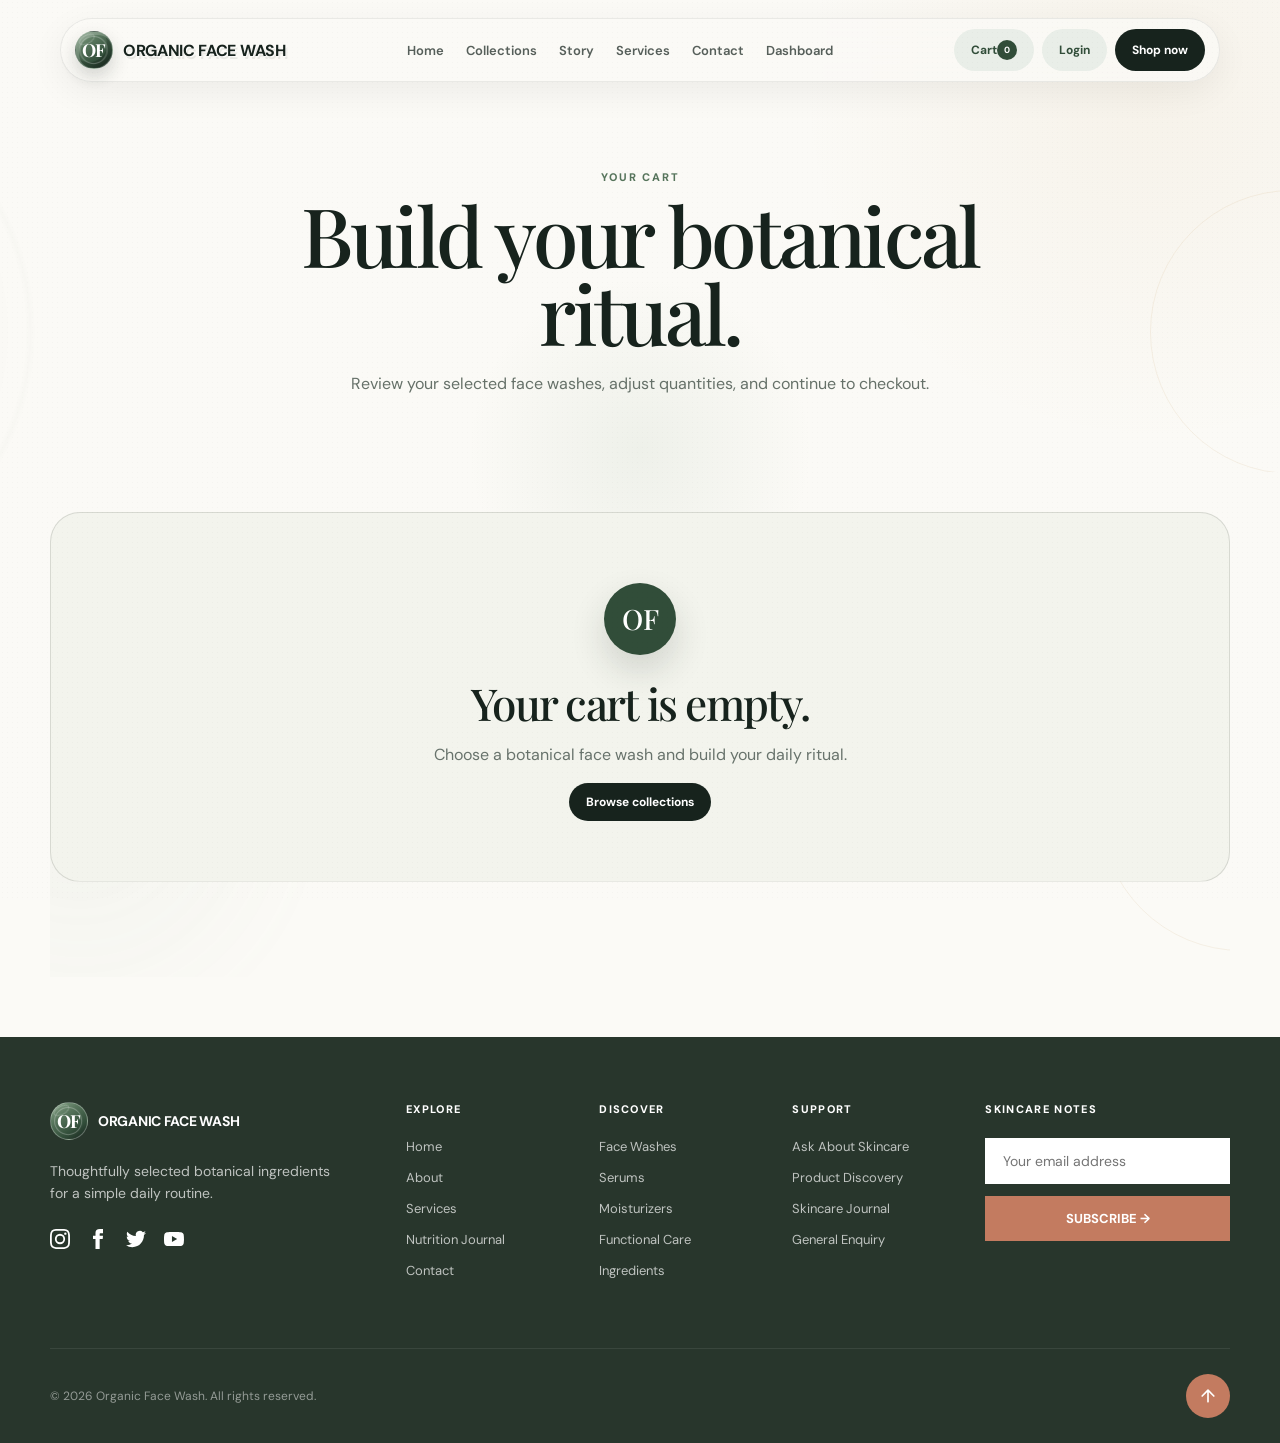
==== commit a5e81222: "second commit" ====
--- a/cart.html
+++ b/cart.html
@@ -1 +1,55 @@
-<!doctype html><html><head><meta charset="utf-8"><meta name="viewport" content="width=device-width,initial-scale=1"><title>Cart — Organic Face Wash</title><link rel="icon" type="image/svg+xml" href="assets/favicon.svg"><meta name="theme-color" content="#314d39"><link rel="stylesheet" href="assets/css/style.css"></head><body><header class="nav"><a class="brand" href="index.html"><span class="logo logo-3d">OF</span><span class="brand-name-3d">ORGANIC FACE WASH</span></a><nav class="links"><a href="index.html">Home</a><a href="shop.html">Collections</a><a class="cart-link active" href="cart.html">Cart <span class="cart-count" data-cart-count>0</span></a><a href="story.html">Story</a><a href="services.html">Services</a><a href="contact.html">Contact</a><a href="dashboard.html">Dashboard</a></nav><div class="nav-actions"><a class="pill light" href="login.html">Login</a><a class="pill dark" href="shop.html">Shop now</a></div><button class="menu" aria-label="Menu">☰</button></header><main><section class="page-hero container reveal"><div class="kicker">Your cart</div><h1>Build your botanical ritual.</h1><p>Review your selected face washes, adjust quantities, and continue to checkout.</p></section><section class="section container cart-section"><div data-cart-root></div></section></main><footer class="footer container"><a class="brand footer-brand" href="index.html"><span class="logo logo-3d">OF</span><span class="brand-name-3d">ORGANIC FACE WASH</span></a><span>Clean botanical care</span></footer><script src="assets/js/main.js"></script></body></html>+<!doctype html><html><head><meta charset="utf-8"><meta name="viewport" content="width=device-width,initial-scale=1"><title>Cart — Organic Face Wash</title><link rel="icon" type="image/svg+xml" href="assets/favicon.svg"><meta name="theme-color" content="#314d39"><link rel="stylesheet" href="assets/css/style.css"></head><body><header class="nav"><a class="brand" href="index.html"><span class="logo logo-3d">OF</span><span class="brand-name-3d">ORGANIC FACE WASH</span></a><nav class="links"><a href="index.html">Home</a><a href="shop.html">Collections</a><a href="story.html">Story</a><a href="services.html">Services</a><a href="contact.html">Contact</a><a href="dashboard.html">Dashboard</a><div class="mobile-actions"><a class="pill light cart-btn" href="cart.html">Cart <span class="cart-count" data-cart-count>0</span></a><a class="pill light" href="login.html">Login</a><a class="pill dark" href="signup.html">Shop now</a></div></nav><div class="nav-actions"><a class="pill light cart-btn" href="cart.html">Cart <span class="cart-count" data-cart-count>0</span></a>
+    <a class="pill light" href="login.html">Login</a><a class="pill dark" href="shop.html">Shop now</a></div><button class="menu" aria-label="Menu">☰</button></header><main><section class="page-hero reveal"><div class="container"><div class="kicker">Your cart</div><h1>Build your botanical ritual.</h1><p>Review your selected face washes, adjust quantities, and continue to checkout.</p></div></section><section class="section container cart-section"><div data-cart-root></div></section></main><footer class="footer">
+  <div class="container">
+    <div class="footer-top">
+      <div class="footer-brand-col">
+        <a class="brand footer-brand" href="index.html">
+          <span class="logo logo-3d">OF</span><span class="brand-name-3d">ORGANIC FACE WASH</span>
+        </a>
+        <p>Thoughtfully selected botanical ingredients for a simple daily routine.</p>
+        <div class="social-icons">
+          <a href="#" aria-label="Instagram"><svg viewBox="0 0 24 24" width="20" height="20" fill="currentColor"><path d="M12 2.163c3.204 0 3.584.012 4.85.07 3.252.148 4.771 1.691 4.919 4.919.058 1.265.069 1.645.069 4.849 0 3.205-.012 3.584-.069 4.849-.149 3.225-1.664 4.771-4.919 4.919-1.266.058-1.644.07-4.85.07-3.204 0-3.584-.012-4.849-.07-3.26-.149-4.771-1.699-4.919-4.92-.058-1.265-.07-1.644-.07-4.849 0-3.204.013-3.583.07-4.849.149-3.227 1.664-4.771 4.919-4.919 1.266-.057 1.645-.069 4.849-.069zM12 0C8.741 0 8.333.014 7.053.072 2.695.272.273 2.69.073 7.052.014 8.333 0 8.741 0 12c0 3.259.014 3.668.072 4.948.2 4.358 2.618 6.78 6.98 6.98C8.333 23.986 8.741 24 12 24c3.259 0 3.668-.014 4.948-.072 4.354-.2 6.782-2.618 6.979-6.98.059-1.28.073-1.689.073-4.948 0-3.259-.014-3.667-.072-4.947-.196-4.354-2.617-6.78-6.979-6.98C15.668.014 15.259 0 12 0zm0 5.838a6.162 6.162 0 100 12.324 6.162 6.162 0 000-12.324zM12 16a4 4 0 110-8 4 4 0 010 8zm6.406-11.845a1.44 1.44 0 100 2.881 1.44 1.44 0 000-2.881z"/></svg></a>
+          <a href="#" aria-label="Facebook"><svg viewBox="0 0 24 24" width="20" height="20" fill="currentColor"><path d="M9 8h-3v4h3v12h5v-12h3.642l.358-4h-4v-1.667c0-.955.192-1.333 1.115-1.333h2.885v-5h-3.808c-3.596 0-5.192 1.583-5.192 4.615v3.385z"/></svg></a>
+          <a href="#" aria-label="Twitter"><svg viewBox="0 0 24 24" width="20" height="20" fill="currentColor"><path d="M24 4.557a9.83 9.83 0 01-2.828.775 4.932 4.932 0 002.165-2.724 9.864 9.864 0 01-3.127 1.195 4.916 4.916 0 00-8.384 4.482C7.69 8.095 4.067 6.13 1.64 3.162a4.822 4.822 0 00-.666 2.475c0 1.71.87 3.213 2.188 4.096a4.904 4.904 0 01-2.228-.616v.06a4.923 4.923 0 003.946 4.827 4.996 4.996 0 01-2.212.085 4.936 4.936 0 004.604 3.417 9.867 9.867 0 01-6.102 2.105c-.39 0-.779-.023-1.17-.067a13.995 13.995 0 007.557 2.209c9.053 0 13.998-7.496 13.998-13.985 0-.21 0-.42-.015-.63A9.935 9.935 0 0024 4.557z"/></svg></a>
+          <a href="#" aria-label="YouTube"><svg viewBox="0 0 24 24" width="20" height="20" fill="currentColor"><path d="M23.498 6.186a3.016 3.016 0 0 0-2.122-2.136C19.505 3.545 12 3.545 12 3.545s-7.505 0-9.377.505A3.017 3.017 0 0 0 .502 6.186C0 8.07 0 12 0 12s0 3.93.502 5.814a3.016 3.016 0 0 0 2.122 2.136c1.871.505 9.376.505 9.376.505s7.505 0 9.377-.505a3.015 3.015 0 0 0 2.122-2.136C24 15.93 24 12 24 12s0-3.93-.502-5.814zM9.545 15.568V8.432L15.818 12l-6.273 3.568z"/></svg></a>
+        </div>
+      </div>
+      <div class="footer-links-col">
+        <h4>EXPLORE</h4>
+        <a href="index.html">Home</a>
+        <a href="shop.html">About</a>
+        <a href="services.html">Services</a>
+        <a href="story.html">Nutrition Journal</a>
+        <a href="contact.html">Contact</a>
+      </div>
+      <div class="footer-links-col">
+        <h4>DISCOVER</h4>
+        <a href="shop.html">Face Washes</a>
+        <a href="#">Serums</a>
+        <a href="#">Moisturizers</a>
+        <a href="#">Functional Care</a>
+        <a href="story.html">Ingredients</a>
+      </div>
+      <div class="footer-links-col">
+        <h4>SUPPORT</h4>
+        <a href="contact.html">Ask About Skincare</a>
+        <a href="shop.html">Product Discovery</a>
+        <a href="story.html">Skincare Journal</a>
+        <a href="contact.html">General Enquiry</a>
+      </div>
+      <div class="footer-subscribe-col">
+        <h4>SKINCARE NOTES</h4>
+        <form action="#">
+          <input type="email" placeholder="Your email address" required>
+          <button type="button">SUBSCRIBE &rarr;</button>
+        </form>
+      </div>
+    </div>
+    <div class="footer-bottom">
+      <p>&copy; 2026 Organic Face Wash. All rights reserved.</p>
+      <a href="#" class="back-to-top" aria-label="Back to top">
+        <svg viewBox="0 0 24 24" width="20" height="20" fill="none" stroke="currentColor" stroke-width="2" stroke-linecap="round" stroke-linejoin="round"><path d="M12 19V5M5 12l7-7 7 7"/></svg>
+      </a>
+    </div>
+  </div>
+</footer><script src="assets/js/main.js"></script></body></html>
--- a/assets/css/style.css
+++ b/assets/css/style.css
@@ -1,11 +1,11 @@
 
 @import url('https://fonts.googleapis.com/css2?family=DM+Sans:wght@400;500;600;700&family=Playfair+Display:wght@500;600&display=swap');
 :root{--ink:#17231d;--cream:#f5f1e8;--paper:#fbfaf6;--green:#56745b;--sage:#9eaf9b;--moss:#314d39;--gold:#b88b46;--line:rgba(23,35,29,.13);--shadow:0 24px 70px rgba(29,45,35,.12)}
-*{box-sizing:border-box}html{scroll-behavior:smooth}body{margin:0;background:var(--paper);color:var(--ink);font-family:"DM Sans",sans-serif;overflow-x:hidden}a{text-decoration:none;color:inherit}button,input,textarea{font:inherit}.container{width:min(1180px,calc(100% - 48px));margin:auto}.nav{position:fixed;top:18px;left:50%;transform:translateX(-50%);width:min(1160px,calc(100% - 32px));z-index:50;background:rgba(251,250,246,.84);backdrop-filter:blur(18px);border:1px solid rgba(23,35,29,.08);border-radius:999px;padding:10px 14px;display:flex;align-items:center;justify-content:space-between;box-shadow:0 10px 35px rgba(0,0,0,.06)}.brand{display:flex;align-items:center;gap:10px;font-weight:700}.logo{width:38px;height:38px;border-radius:50%;display:grid;place-items:center;background:var(--moss);color:#fff;font-family:"Playfair Display";font-size:18px}.brand span{letter-spacing:-.02em}.links{display:flex;gap:22px;font-size:13px;font-weight:600}.links a{opacity:.72;transition:.3s}.links a:hover{opacity:1;color:var(--green)}.nav-actions{display:flex;gap:8px}.pill{border:0;border-radius:999px;padding:11px 17px;cursor:pointer;font-weight:700;font-size:12px}.pill.dark{background:var(--ink);color:#fff}.pill.light{background:#e9eee8;color:var(--moss)}.menu{display:none;background:none;border:0;font-size:24px}
+*{box-sizing:border-box}html,body{overflow-x:hidden;max-width:100%}html{scroll-behavior:smooth}body{margin:0;background:var(--paper);color:var(--ink);font-family:"DM Sans",sans-serif;overflow-x:hidden}a{text-decoration:none;color:inherit}button,input,textarea{font:inherit}.container{width:min(1180px,calc(100% - 48px));margin:auto}.nav{position:fixed;top:18px;left:50%;transform:translateX(-50%);width:min(1160px,calc(100% - 32px));z-index:50;background:rgba(251,250,246,.84);backdrop-filter:blur(18px);border:1px solid rgba(23,35,29,.08);border-radius:999px;padding:10px 14px;display:flex;align-items:center;justify-content:space-between;box-shadow:0 10px 35px rgba(0,0,0,.06)}.brand{display:flex;align-items:center;gap:10px;font-weight:700}.logo{width:38px;height:38px;border-radius:50%;display:grid;place-items:center;background:var(--moss);color:#fff;font-family:"Playfair Display";font-size:18px}.brand span{letter-spacing:-.02em}.links{display:flex;gap:22px;font-size:13px;font-weight:600}.links a{opacity:.72;transition:.3s}.links a:hover,.links a.active{opacity:1;color:var(--green)}.links a.active{position:relative;}.links a.active:after{content:"";position:absolute;left:0;right:0;bottom:-4px;height:2px;background:var(--gold);border-radius:2px}.nav-actions{display:flex;gap:8px}.pill{border:0;border-radius:999px;padding:11px 17px;cursor:pointer;font-weight:700;font-size:12px}.pill.dark{background:var(--ink);color:#fff}.pill.light{background:#e9eee8;color:var(--moss)}.menu{display:none;background:none;border:0;font-size:24px}.mobile-actions{display:none}
 .hero{min-height:780px;padding:150px 0 70px;display:grid;grid-template-columns:1fr 1.05fr;gap:55px;align-items:center;position:relative}.hero-copy{max-width:590px}.eyebrow{font-size:11px;letter-spacing:.16em;text-transform:uppercase;color:var(--green);font-weight:800;margin-bottom:20px}.hero h1{font:500 clamp(48px,6.7vw,86px)/.92 "Playfair Display";letter-spacing:-.055em;margin:0 0 25px;max-width:680px}.hero h1 em{font-style:normal;color:var(--green)}.hero p{font-size:16px;line-height:1.7;max-width:510px;color:#5e6962;margin:0 0 28px}.actions{display:flex;gap:10px;flex-wrap:wrap}.hero-visual{position:relative;height:550px}.hero-photo{position:absolute;inset:20px 20px 0 30px;border-radius:36px;overflow:hidden;box-shadow:var(--shadow);background:#dce6da;animation:photoIn 1.1s cubic-bezier(.2,.8,.2,1)}.hero-photo img{width:100%;height:100%;object-fit:cover;animation:slowZoom 10s ease-in-out infinite alternate}.orb{position:absolute;width:120px;height:120px;border:1px solid rgba(86,116,91,.45);border-radius:50%;right:-10px;top:30px;animation:spin 16s linear infinite}.orb:after{content:"";position:absolute;width:9px;height:9px;background:var(--gold);border-radius:50%;top:10px;left:50%;box-shadow:0 0 20px rgba(184,139,70,.7)}.float-card{position:absolute;background:rgba(251,250,246,.9);backdrop-filter:blur(12px);padding:16px 18px;border:1px solid rgba(23,35,29,.08);border-radius:18px;box-shadow:0 18px 50px rgba(0,0,0,.1);animation:float 4s ease-in-out infinite}.fc1{left:-5px;bottom:45px}.fc2{right:-15px;bottom:135px;animation-delay:-1.5s}.fc3{left:40px;top:0;animation-delay:-2.5s}.float-card b{display:block;font-size:20px}.float-card small{color:#68736c}.marquee{border-block:1px solid var(--line);overflow:hidden;white-space:nowrap;padding:18px 0;background:#f0f3ec}.track{display:inline-flex;gap:45px;animation:marquee 22s linear infinite;font-size:12px;text-transform:uppercase;letter-spacing:.13em;font-weight:700;color:var(--green)}
-.section{padding:95px 0}.section.tight{padding:72px 0}.section-head{display:flex;align-items:end;justify-content:space-between;gap:30px;margin-bottom:34px}.section-head.center{display:block;text-align:center;max-width:700px;margin:0 auto 34px}.kicker{font-size:11px;text-transform:uppercase;letter-spacing:.16em;color:var(--green);font-weight:800;margin-bottom:12px}.section h2{font:500 clamp(38px,5vw,64px)/.98 "Playfair Display";letter-spacing:-.04em;margin:0}.section-head p{max-width:460px;color:#68736c;line-height:1.65;margin:0}.image-grid{display:grid;grid-template-columns:1.2fr .8fr;gap:18px}.image-card{position:relative;min-height:430px;border-radius:30px;overflow:hidden}.image-card.small{min-height:270px}.image-card img{width:100%;height:100%;object-fit:cover;transition:transform .8s cubic-bezier(.2,.7,.2,1)}.image-card:hover img{transform:scale(1.055)}.image-card .overlay{position:absolute;inset:0;background:linear-gradient(180deg,transparent 48%,rgba(11,20,14,.72));display:flex;align-items:end;padding:26px;color:#fff}.image-card h3{font:500 30px "Playfair Display";margin:0 0 5px}.image-stack{display:grid;gap:18px}.stats{display:grid;grid-template-columns:repeat(4,1fr);gap:12px}.stat{padding:25px;border:1px solid var(--line);border-radius:22px;background:#f7f5ef}.stat b{font:500 38px "Playfair Display";display:block}.stat span{font-size:12px;color:#69736d}.products{display:grid;grid-template-columns:repeat(4,1fr);gap:14px}.product{border-radius:24px;overflow:hidden;background:#f1f3ec;border:1px solid var(--line);transition:.4s}.product:hover{transform:translateY(-7px);box-shadow:var(--shadow)}.product-img{height:260px;overflow:hidden}.product-img img{width:100%;height:100%;object-fit:cover;transition:.7s}.product:hover img{transform:scale(1.06)}.product-info{padding:17px}.product-info h3{font-size:15px;margin:0 0 7px}.product-info p{font-size:12px;color:#6b756f;margin:0}.price{margin-top:13px;font-weight:800}.story{display:grid;grid-template-columns:.8fr 1.2fr;gap:70px;align-items:center}.story-art{height:520px;position:relative}.story-art img{position:absolute;object-fit:cover;border-radius:28px;box-shadow:var(--shadow)}.story-art .a{width:72%;height:75%;left:0;top:0}.story-art .b{width:55%;height:55%;right:0;bottom:0}.feature-grid{display:grid;grid-template-columns:repeat(3,1fr);gap:15px}.feature{padding:27px;border-radius:25px;background:var(--ink);color:#fff;min-height:210px;position:relative;overflow:hidden}.feature:nth-child(2){background:var(--green)}.feature:nth-child(3){background:#b7c6ad;color:var(--ink)}.feature h3{font:500 27px "Playfair Display";margin:0 0 12px}.feature p{font-size:13px;line-height:1.6;opacity:.78}.feature:after{content:"";position:absolute;width:150px;height:150px;border:1px solid rgba(255,255,255,.18);border-radius:50%;right:-60px;bottom:-65px;animation:spin 18s linear infinite}.cta{background:var(--moss);color:#fff;border-radius:34px;padding:58px;display:flex;align-items:center;justify-content:space-between;gap:30px}.cta h2{font:500 48px/1 "Playfair Display";margin:0}.page-hero{padding:170px 0 75px;text-align:center}.page-hero h1{font:500 clamp(48px,7vw,82px)/.95 "Playfair Display";margin:0 auto 18px;max-width:850px}.page-hero p{max-width:620px;margin:auto;color:#667169;line-height:1.7}.service-grid{display:grid;grid-template-columns:repeat(3,1fr);gap:16px}.service{border-radius:27px;overflow:hidden;position:relative;height:330px;background:#24352a}.service img{width:100%;height:100%;object-fit:cover;transition:.8s}.service:hover img{transform:scale(1.06)}.service:after{content:"";position:absolute;inset:0;background:linear-gradient(180deg,rgba(10,20,14,.05),rgba(10,20,14,.88))}.service-content{position:absolute;z-index:2;left:24px;right:24px;bottom:22px;color:#fff}.service-content span{font-size:10px;letter-spacing:.14em;text-transform:uppercase;opacity:.72}.service-content h3{font:500 29px "Playfair Display";margin:8px 0}.service-content p{font-size:12px;line-height:1.55;opacity:.84;margin:0}.dashboard{display:grid;grid-template-columns:230px 1fr;min-height:100vh;background:#f1f3ed}.side{padding:24px 16px;background:#152119;color:#fff}.side .brand{padding:8px}.side nav{margin-top:35px;display:grid;gap:7px}.side nav a{padding:12px 14px;border-radius:12px;color:#aeb9b0;font-size:13px}.side nav a.active,.side nav a:hover{background:#2d4936;color:#fff}.dashmain{padding:34px;overflow:hidden}.dash-top{display:flex;justify-content:space-between;align-items:center;margin-bottom:25px}.dash-top h1{font:500 38px "Playfair Display";margin:0}.kpi-grid{display:grid;grid-template-columns:repeat(4,1fr);gap:12px}.kpi{padding:20px;border-radius:20px;background:#fff;border:1px solid var(--line)}.kpi small{color:#718078}.kpi b{display:block;font-size:27px;margin-top:8px}.dash-grid{display:grid;grid-template-columns:1.4fr .8fr;gap:15px;margin-top:15px}.panel{background:#fff;border:1px solid var(--line);border-radius:22px;padding:22px}.chart{height:260px;display:flex;align-items:end;gap:10px;padding-top:25px}.bar{flex:1;background:linear-gradient(180deg,#86a28a,#31503a);border-radius:9px 9px 2px 2px;min-height:30px;animation:barIn 1s both}.donut{width:170px;height:170px;border-radius:50%;background:conic-gradient(#56745b 0 62%,#b88b46 62% 82%,#cbd6c6 82%);display:grid;place-items:center;margin:10px auto}.donut:after{content:"62%";width:105px;height:105px;border-radius:50%;background:#fff;display:grid;place-items:center;font-weight:800}.auth-wrap{min-height:100vh;display:grid;grid-template-columns:1fr 1fr}.auth-visual{background:linear-gradient(180deg,rgba(18,37,24,.15),rgba(18,37,24,.75)),url("https://images.pexels.com/photos/3764014/pexels-photo-3764014.jpeg?auto=compress&cs=tinysrgb&w=1400") center/cover;display:flex;align-items:end;padding:60px;color:#fff}.auth-visual h2{font:500 60px/1 "Playfair Display";max-width:520px;margin:0}.auth-box{display:grid;place-items:center;padding:35px}.auth-card{width:min(440px,100%)}.auth-card h1{font:500 52px "Playfair Display";margin:0 0 10px}.auth-card p{color:#6c776f;line-height:1.6}.form{display:grid;gap:13px;margin-top:25px}.field{display:grid;gap:7px}.field label{font-size:12px;font-weight:700}.field input,.field textarea{width:100%;border:1px solid var(--line);background:#fff;border-radius:13px;padding:13px;outline:none}.field input:focus,.field textarea:focus{border-color:var(--green);box-shadow:0 0 0 3px rgba(86,116,91,.12)}.full{width:100%}.footer{padding:32px 0;border-top:1px solid var(--line);font-size:12px;color:#6b756f;display:flex;justify-content:space-between}.reveal{opacity:0;transform:translateY(35px);transition:opacity .8s ease,transform .8s ease}.reveal.show{opacity:1;transform:none}.stagger>*{opacity:0;transform:translateY(25px);transition:.7s}.stagger.show>*{opacity:1;transform:none}.stagger.show>*:nth-child(2){transition-delay:.1s}.stagger.show>*:nth-child(3){transition-delay:.2s}.stagger.show>*:nth-child(4){transition-delay:.3s}.stagger.show>*:nth-child(5){transition-delay:.4s}.stagger.show>*:nth-child(6){transition-delay:.5s}.stagger.show>*:nth-child(7){transition-delay:.6s}.stagger.show>*:nth-child(8){transition-delay:.7s}.stagger.show>*:nth-child(9){transition-delay:.8s}
+.section{padding:95px 0}.section.tight{padding:72px 0}.section-head{display:flex;align-items:end;justify-content:space-between;gap:30px;margin-bottom:34px}.section-head.center{display:block;text-align:center;max-width:700px;margin:0 auto 34px}.kicker{font-size:11px;text-transform:uppercase;letter-spacing:.16em;color:var(--green);font-weight:800;margin-bottom:12px}.section h2{font:500 clamp(38px,5vw,64px)/.98 "Playfair Display";letter-spacing:-.04em;margin:0}.section-head p{max-width:460px;color:#68736c;line-height:1.65;margin:0}.image-grid{display:grid;grid-template-columns:1.2fr .8fr;gap:18px}.image-card{position:relative;min-height:430px;border-radius:30px;overflow:hidden}.image-card.small{min-height:270px}.image-card img{width:100%;height:100%;object-fit:cover;transition:transform .8s cubic-bezier(.2,.7,.2,1)}.image-card:hover img{transform:scale(1.055)}.image-card .overlay{position:absolute;inset:0;background:linear-gradient(180deg,transparent 48%,rgba(11,20,14,.72));display:flex;align-items:end;padding:26px;color:#fff}.image-card h3{font:500 30px "Playfair Display";margin:0 0 5px}.image-stack{display:grid;gap:18px}.stats{display:grid;grid-template-columns:repeat(4,1fr);gap:12px}.stat{padding:25px;border:1px solid var(--line);border-radius:22px;background:#f7f5ef}.stat b{font:500 38px "Playfair Display";display:block}.stat span{font-size:12px;color:#69736d}.products{display:grid;grid-template-columns:repeat(4,1fr);gap:14px}.product{border-radius:24px;overflow:hidden;background:#f1f3ec;border:1px solid var(--line);transition:.4s}.product:hover{transform:translateY(-7px);box-shadow:var(--shadow)}.product-img{height:260px;overflow:hidden}.product-img img{width:100%;height:100%;object-fit:cover;transition:.7s}.product:hover img{transform:scale(1.06)}.product-info{padding:17px}.product-info h3{font-size:15px;margin:0 0 7px}.product-info p{font-size:12px;color:#6b756f;margin:0}.price{margin-top:13px;font-weight:800}.story{display:grid;grid-template-columns:.8fr 1.2fr;gap:70px;align-items:center}.story-art{height:520px;position:relative}.story-art img{position:absolute;object-fit:cover;border-radius:28px;box-shadow:var(--shadow)}.story-art .a{width:72%;height:75%;left:0;top:0}.story-art .b{width:55%;height:55%;right:0;bottom:0}.feature-grid{display:grid;grid-template-columns:repeat(3,1fr);gap:15px}.feature{padding:27px;border-radius:25px;background:var(--ink);color:#fff;min-height:210px;position:relative;overflow:hidden}.feature:nth-child(2){background:var(--green)}.feature:nth-child(3){background:#b7c6ad;color:var(--ink)}.feature h3{font:500 27px "Playfair Display";margin:0 0 12px}.feature p{font-size:13px;line-height:1.6;opacity:.78}.feature:after{content:"";position:absolute;width:150px;height:150px;border:1px solid rgba(255,255,255,.18);border-radius:50%;right:-60px;bottom:-65px;animation:spin 18s linear infinite}.cta{background:var(--moss);color:#fff;border-radius:34px;padding:58px;display:flex;align-items:center;justify-content:space-between;gap:30px}.cta h2{font:500 48px/1 "Playfair Display";margin:0}.page-hero{padding:170px 0 75px;text-align:center}.page-hero h1{font:500 clamp(48px,7vw,82px)/.95 "Playfair Display";margin:0 auto 18px;max-width:850px}.page-hero p{max-width:620px;margin:auto;color:#667169;line-height:1.7}.service-grid{display:grid;grid-template-columns:repeat(3,1fr);gap:16px}.service{border-radius:27px;overflow:hidden;position:relative;height:330px;background:#24352a}.service img{width:100%;height:100%;object-fit:cover;transition:.8s}.service:hover img{transform:scale(1.06)}.service:after{content:"";position:absolute;inset:0;background:linear-gradient(180deg,rgba(10,20,14,.05),rgba(10,20,14,.88))}.service-content{position:absolute;z-index:2;left:24px;right:24px;bottom:22px;color:#fff}.service-content span{font-size:10px;letter-spacing:.14em;text-transform:uppercase;opacity:.72}.service-content h3{font:500 29px "Playfair Display";margin:8px 0}.service-content p{font-size:12px;line-height:1.55;opacity:.84;margin:0}.dashboard{display:grid;grid-template-columns:230px 1fr;min-height:100vh;background:#f1f3ed}.side{padding:24px 16px;background:#152119;color:#fff}.side .brand{padding:8px}.side nav{margin-top:35px;display:grid;gap:7px}.side nav a{padding:12px 14px;border-radius:12px;color:#aeb9b0;font-size:13px}.side nav a.active,.side nav a:hover{background:#2d4936;color:#fff}.dashmain{padding:34px;overflow:hidden}.dash-top{display:flex;justify-content:space-between;align-items:center;margin-bottom:25px}.dash-top h1{font:500 38px "Playfair Display";margin:0}.kpi-grid{display:grid;grid-template-columns:repeat(4,1fr);gap:12px}.kpi{padding:20px;border-radius:20px;background:#fff;border:1px solid var(--line)}.kpi small{color:#718078}.kpi b{display:block;font-size:27px;margin-top:8px}.dash-grid{display:grid;grid-template-columns:1.4fr .8fr;gap:15px;margin-top:15px}.panel{background:#fff;border:1px solid var(--line);border-radius:22px;padding:22px}.chart{height:260px;display:flex;align-items:end;gap:10px;padding-top:25px}.bar{flex:1;background:linear-gradient(180deg,#86a28a,#31503a);border-radius:9px 9px 2px 2px;min-height:30px;animation:barIn 1s both}.donut{width:170px;height:170px;border-radius:50%;background:conic-gradient(#56745b 0 62%,#b88b46 62% 82%,#cbd6c6 82%);display:grid;place-items:center;margin:10px auto}.donut:after{content:"62%";width:105px;height:105px;border-radius:50%;background:#fff;display:grid;place-items:center;font-weight:800}.auth-wrap{min-height:100vh;display:flex;align-items:center;justify-content:center;padding:40px;background:var(--paper)}.auth-visual{background:linear-gradient(180deg,rgba(18,37,24,.15),rgba(18,37,24,.75)),url("https://images.pexels.com/photos/3764014/pexels-photo-3764014.jpeg?auto=compress&cs=tinysrgb&w=1400") center/cover;display:flex;align-items:end;padding:60px;color:#fff}.auth-visual h2{font:500 60px/1 "Playfair Display";max-width:520px;margin:0}.auth-box{display:grid;place-items:center;padding:35px}.auth-card{width:min(440px,100%)}.auth-card h1{font:500 52px "Playfair Display";margin:0 0 10px}.auth-card p{color:#6c776f;line-height:1.6}.form{display:grid;gap:13px;margin-top:25px}.field{display:grid;gap:7px}.field label{font-size:12px;font-weight:700}.field input,.field textarea{width:100%;border:1px solid var(--line);background:#fff;border-radius:13px;padding:13px;outline:none}.field input:focus,.field textarea:focus{border-color:var(--green);box-shadow:0 0 0 3px rgba(86,116,91,.12)}.full{width:100%}.footer{padding:32px 0;border-top:1px solid var(--line);font-size:12px;color:#6b756f;display:flex;justify-content:space-between}.reveal{opacity:0;transform:translateY(35px);transition:opacity .8s ease,transform .8s ease}.reveal.show{opacity:1;transform:none}.stagger>*{opacity:0;transform:translateY(25px);transition:.7s}.stagger.show>*{opacity:1;transform:none}.stagger.show>*:nth-child(2){transition-delay:.1s}.stagger.show>*:nth-child(3){transition-delay:.2s}.stagger.show>*:nth-child(4){transition-delay:.3s}.stagger.show>*:nth-child(5){transition-delay:.4s}.stagger.show>*:nth-child(6){transition-delay:.5s}.stagger.show>*:nth-child(7){transition-delay:.6s}.stagger.show>*:nth-child(8){transition-delay:.7s}.stagger.show>*:nth-child(9){transition-delay:.8s}
 @keyframes photoIn{from{opacity:0;transform:translateY(35px) scale(.96)}to{opacity:1;transform:none}}@keyframes slowZoom{from{transform:scale(1)}to{transform:scale(1.06)}}@keyframes float{0%,100%{transform:translateY(0)}50%{transform:translateY(-12px)}}@keyframes spin{to{transform:rotate(360deg)}}@keyframes marquee{to{transform:translateX(-50%)}}@keyframes barIn{from{height:0;opacity:0}to{opacity:1}}
-@media(max-width:950px){.links{display:none}.menu{display:block}.nav-actions .pill.light{display:none}.hero{grid-template-columns:1fr;padding-top:135px}.hero-copy{margin:auto;text-align:center}.hero p{margin-inline:auto}.actions{justify-content:center}.hero-visual{height:470px}.products{grid-template-columns:repeat(2,1fr)}.stats{grid-template-columns:repeat(2,1fr)}.story{grid-template-columns:1fr}.story-art{height:430px}.feature-grid,.service-grid{grid-template-columns:repeat(2,1fr)}.cta{display:block;text-align:center}.cta .actions{margin-top:20px}.dashboard{grid-template-columns:1fr}.side{display:none}.kpi-grid{grid-template-columns:repeat(2,1fr)}.auth-wrap{grid-template-columns:1fr}.auth-visual{display:none}}
+@media(max-width:950px){.links{display:none;position:absolute;top:100%;left:0;right:0;background:rgba(251,250,246,.95);backdrop-filter:blur(18px);flex-direction:column;padding:20px;border-radius:20px;box-shadow:var(--shadow);text-align:center;gap:15px;margin-top:10px;border:1px solid rgba(23,35,29,.08)}.links.open{display:flex}.menu{display:block}.nav-actions{display:none}.mobile-actions{display:flex;flex-direction:column;gap:15px;align-items:center;margin-top:15px;padding-top:20px;border-top:1px solid rgba(23,35,29,.1)}.mobile-actions .pill{width:100%;text-align:center;box-sizing:border-box}.hero{grid-template-columns:1fr;padding-top:135px}.hero-copy{margin:auto;text-align:center}.hero p{margin-inline:auto}.actions{justify-content:center}.hero-visual{height:470px}.products{grid-template-columns:repeat(2,1fr)}.stats{grid-template-columns:repeat(2,1fr)}.story{grid-template-columns:1fr}.story-art{height:430px}.feature-grid,.service-grid{grid-template-columns:repeat(2,1fr)}.cta{display:block;text-align:center}.cta .actions{margin-top:20px}.dashboard{grid-template-columns:1fr}.side{display:none}.kpi-grid{grid-template-columns:repeat(2,1fr)}.auth-wrap{grid-template-columns:1fr}.auth-visual{display:none}}
 @media(max-width:600px){.container{width:min(100% - 28px,1180px)}.nav{top:10px}.brand span{font-size:13px}.hero{min-height:auto;padding:125px 0 45px}.hero h1{font-size:50px}.hero-visual{height:380px}.hero-photo{inset:10px 12px 0}.float-card{padding:11px 13px}.float-card b{font-size:15px}.fc1{left:0;bottom:20px}.fc2{right:0;bottom:80px}.fc3{left:12px;top:-5px}.section{padding:65px 0}.section-head{display:block}.section-head p{margin-top:15px}.image-grid,.products,.feature-grid,.service-grid{grid-template-columns:1fr}.image-card,.image-card.small{min-height:280px}.stats,.kpi-grid{grid-template-columns:1fr 1fr}.story-art{height:340px}.cta{padding:35px 22px}.cta h2{font-size:38px}.dashmain{padding:20px}.dash-grid{grid-template-columns:1fr}.auth-box{padding:24px}.auth-card h1{font-size:44px}.footer{display:block;text-align:center}.footer span{display:block;margin-top:8px}}
 
 /* --- Interactive editorial motion refinement --- */
@@ -80,7 +80,7 @@
 /* about + services */
 .story-art .a{animation:storyFloatStrong 7s ease-in-out infinite}.story-art .b{animation:storyFloatStrong 6s -2s ease-in-out infinite reverse}.feature{transition:transform .8s cubic-bezier(.16,1,.3,1),box-shadow .8s!important}.feature:hover{transform:translateY(-13px) rotateX(4deg) rotateY(-2deg)!important;box-shadow:0 30px 70px rgba(20,35,25,.2)}.service-grid{perspective:1600px}.service{height:350px}.service:hover{box-shadow:0 32px 78px rgba(28,47,34,.24)}
 /* auth */
-.auth-page{background:#f7f5ef}.auth-wrap{position:relative;overflow:hidden}.auth-visual{position:relative;overflow:hidden;background:#24352a;padding:0}.auth-photo{position:absolute;inset:0;overflow:hidden}.auth-photo img{width:100%;height:100%;object-fit:cover;transform:scale(1.08);animation:authPhoto 12s ease-in-out infinite alternate}.auth-photo:after{content:"";position:absolute;inset:0;background:linear-gradient(135deg,rgba(17,38,24,.22),rgba(17,38,24,.80))}.auth-visual-copy{position:relative;z-index:3;margin:auto 0 0;padding:60px;max-width:690px;animation:authCopy 1s .2s both}.auth-visual-copy h2{font:500 clamp(48px,5vw,76px)/.96 "Playfair Display";margin:0 0 18px}.auth-visual-copy p{max-width:480px;color:rgba(255,255,255,.78);line-height:1.7}.auth-badges{display:flex;gap:8px;flex-wrap:wrap;margin-top:24px}.auth-badges span{padding:8px 11px;border:1px solid rgba(255,255,255,.22);border-radius:99px;font-size:9px;letter-spacing:.13em}.auth-orbit{position:absolute;border:1px solid rgba(255,255,255,.18);border-radius:50%;z-index:2;pointer-events:none}.auth-orbit-a{width:340px;height:340px;right:-100px;top:8%;animation:spin 18s linear infinite}.auth-orbit-b{width:190px;height:190px;left:-70px;top:28%;animation:spin 12s linear infinite reverse}.auth-box{position:relative;background:rgba(251,250,246,.96)}.auth-card{animation:authCard 1s .08s cubic-bezier(.16,1,.3,1) both}.auth-spacer{height:28px}.auth-card h1{font-size:52px;letter-spacing:-.035em}.social-btn{display:flex;align-items:center;justify-content:center;gap:10px;width:100%;padding:12px 16px;margin-top:22px;border:1px solid var(--line);border-radius:13px;background:#fff;font-size:13px;font-weight:700;transition:transform .45s,box-shadow .45s,border-color .45s}.social-btn svg{width:18px;height:18px;flex:none}.social-btn:hover{transform:translateY(-3px);box-shadow:0 15px 35px rgba(23,35,29,.10);border-color:rgba(86,116,91,.35)}.auth-divider{display:flex;align-items:center;gap:12px;color:#87918b;font-size:10px;text-transform:uppercase;letter-spacing:.1em;margin:20px 0}.auth-divider:before,.auth-divider:after{content:"";height:1px;background:var(--line);flex:1}.field-row{display:flex;align-items:center;justify-content:space-between;gap:12px}.forgot{font-size:11px;color:var(--green);font-weight:700}.forgot:hover{text-decoration:underline}.auth-submit{min-height:46px;transition:transform .45s,box-shadow .45s}.auth-submit:hover{box-shadow:0 14px 28px rgba(23,35,29,.16)}.terms{display:flex;gap:9px;align-items:flex-start;font-size:11px;line-height:1.5;color:#6c776f;cursor:pointer}.terms input{margin-top:3px;accent-color:var(--green)}.terms a{color:var(--moss);font-weight:700}.auth-switch{font-size:12px!important}.auth-switch a{color:var(--green);font-weight:800}.auth-page .pill{transition:transform .45s var(--motion-ease),box-shadow .45s}.auth-page .brand{display:inline-flex}
+.auth-page{background:#f7f5ef}.auth-wrap{position:relative;overflow:hidden}.auth-visual{position:relative;overflow:hidden;background:#24352a;padding:0}.auth-photo{position:absolute;inset:0;overflow:hidden}.auth-photo img{width:100%;height:100%;object-fit:cover;transform:scale(1.08);animation:authPhoto 12s ease-in-out infinite alternate}.auth-photo:after{content:"";position:absolute;inset:0;background:linear-gradient(135deg,rgba(17,38,24,.22),rgba(17,38,24,.80))}.auth-visual-copy{position:relative;z-index:3;margin:auto 0 0;padding:60px;max-width:690px;animation:authCopy 1s .2s both}.auth-visual-copy h2{font:500 clamp(48px,5vw,76px)/.96 "Playfair Display";margin:0 0 18px}.auth-visual-copy p{max-width:480px;color:rgba(255,255,255,.78);line-height:1.7}.auth-badges{display:flex;gap:8px;flex-wrap:wrap;margin-top:24px}.auth-badges span{padding:8px 11px;border:1px solid rgba(255,255,255,.22);border-radius:99px;font-size:9px;letter-spacing:.13em}.auth-orbit{position:absolute;border:1px solid rgba(255,255,255,.18);border-radius:50%;z-index:2;pointer-events:none}.auth-orbit-a{width:340px;height:340px;right:-100px;top:8%;animation:spin 18s linear infinite}.auth-orbit-b{width:190px;height:190px;left:-70px;top:28%;animation:spin 12s linear infinite reverse}.auth-box{position:relative;background:#fff;border:1px solid var(--line);border-radius:30px;box-shadow:var(--shadow);padding:50px 40px;width:100%;max-width:540px;display:flex;justify-content:center;margin:auto}.auth-card{animation:authCard 1s .08s cubic-bezier(.16,1,.3,1) both}.auth-spacer{height:28px}.auth-card h1{font-size:52px;letter-spacing:-.035em}.social-btn{display:flex;align-items:center;justify-content:center;gap:10px;width:100%;padding:12px 16px;margin-top:22px;border:1px solid var(--line);border-radius:13px;background:#fff;font-size:13px;font-weight:700;transition:transform .45s,box-shadow .45s,border-color .45s}.social-btn svg{width:18px;height:18px;flex:none}.social-btn:hover{transform:translateY(-3px);box-shadow:0 15px 35px rgba(23,35,29,.10);border-color:rgba(86,116,91,.35)}.auth-divider{display:flex;align-items:center;gap:12px;color:#87918b;font-size:10px;text-transform:uppercase;letter-spacing:.1em;margin:20px 0}.auth-divider:before,.auth-divider:after{content:"";height:1px;background:var(--line);flex:1}.field-row{display:flex;align-items:center;justify-content:space-between;gap:12px}.forgot{font-size:11px;color:var(--green);font-weight:700}.forgot:hover{text-decoration:underline}.auth-submit{min-height:46px;transition:transform .45s,box-shadow .45s}.auth-submit:hover{box-shadow:0 14px 28px rgba(23,35,29,.16)}.terms{display:flex;gap:9px;align-items:flex-start;font-size:11px;line-height:1.5;color:#6c776f;cursor:pointer}.terms input{margin-top:3px;accent-color:var(--green)}.terms a{color:var(--moss);font-weight:700}.auth-switch{font-size:12px!important;text-align:center;margin-top:20px;display:block;}.auth-switch a{color:var(--green);font-weight:800}.auth-page .pill{transition:transform .45s var(--motion-ease),box-shadow .45s}.auth-page .brand{display:inline-flex}
 @keyframes h1WordStrong{0%{opacity:0;transform:translateY(125%) rotateX(-85deg) translateZ(-80px)}55%{opacity:1}100%{opacity:1;transform:none}}
 @keyframes heroRevealStrong{0%{opacity:0;transform:translateY(70px) rotateY(-16deg) scale(.84);clip-path:inset(20% 15% 0 15% round 38px)}100%{opacity:1;transform:none;clip-path:inset(0 round 38px)}}
 @keyframes heroZoom{from{transform:scale(1.06)}to{transform:scale(1.17)}}
@@ -112,8 +112,8 @@
 .products-12{grid-template-columns:repeat(4,1fr)}.product{position:relative}.product-index{display:inline-grid;place-items:center;width:25px;height:25px;border-radius:50%;background:#e2eadf;color:var(--moss);font-size:9px;font-weight:800;margin-bottom:8px}.product-info h3{min-height:38px}.product:hover .product-index{background:var(--moss);color:#fff;transform:rotate(360deg);transition:transform .6s}
 /* authentication readability */
 .auth-card{opacity:1!important;visibility:visible!important;color:var(--ink)}.auth-card h1,.auth-card .kicker,.auth-card p,.auth-card label,.auth-card .auth-switch,.auth-card .auth-divider{position:relative;z-index:5}.auth-card h1{color:#17231d!important;text-shadow:0 1px 0 rgba(255,255,255,.7)}.auth-card p{color:#58645d!important}.auth-card .kicker{color:#56745b!important}.auth-visual-copy{color:#fff;text-shadow:0 2px 18px rgba(0,0,0,.30)}.auth-visual-copy p{color:rgba(255,255,255,.88)!important}.auth-photo:after{background:linear-gradient(135deg,rgba(17,38,24,.12),rgba(17,38,24,.76))}.auth-box{z-index:4}.auth-card .field input{color:#17231d!important;background:#fff!important}.auth-card .field input::placeholder{color:#8b948e!important;opacity:1}.auth-card .terms{color:#58645d!important}.auth-card .terms a,.auth-card .forgot,.auth-card .auth-switch a{color:#314d39!important}.auth-card .social-btn{color:#17231d!important}.auth-card .social-btn span{color:#17231d!important}
-@media(max-width:1100px){.products-12{grid-template-columns:repeat(3,1fr)}.ritual-window{margin-left:-24px;margin-right:-24px}.ritual-card{width:300px;flex-basis:300px;height:430px}}
-@media(max-width:700px){.ritual-window{margin-left:-12px;margin-right:-12px}.ritual-track{gap:12px;animation-duration:24s}.ritual-card{width:265px;flex-basis:265px;height:390px;border-radius:25px}.ritual-card:nth-child(even){margin-top:18px}.ritual-overlay h3{font-size:25px}.products-12{grid-template-columns:repeat(2,1fr);gap:10px}.product-img{height:220px}.product-info{padding:14px}.product-info h3{font-size:14px}.brand-name-3d{font-size:12px}.nav .brand{gap:7px}.logo-3d{width:35px;height:35px}.auth-card h1{font-size:40px!important;line-height:1.02}.auth-card p{font-size:13px}.auth-visual-copy h2{line-height:1.02}.service-content h3{font-size:26px}}
+@media(max-width:1100px){.products-12{grid-template-columns:repeat(3,1fr)}.ritual-card{width:300px;flex-basis:300px;height:430px}}
+@media(max-width:700px){.ritual-track{gap:12px;animation-duration:24s}.ritual-card{width:265px;flex-basis:265px;height:390px;border-radius:25px}.ritual-card:nth-child(even){margin-top:18px}.ritual-overlay h3{font-size:25px}.products-12{grid-template-columns:repeat(2,1fr);gap:10px}.product-img{height:220px}.product-info{padding:14px}.product-info h3{font-size:14px}.brand-name-3d{font-size:12px}.nav .brand{gap:7px}.logo-3d{width:35px;height:35px}.auth-card h1{font-size:40px!important;line-height:1.02}.auth-card p{font-size:13px}.auth-visual-copy h2{line-height:1.02}.service-content h3{font-size:26px}}
 @media(max-width:430px){.products-12{grid-template-columns:1fr}.product-img{height:260px}.ritual-card{width:245px;flex-basis:245px;height:370px}}
 @media(prefers-reduced-motion:reduce){.ritual-track,.rail-progress span,.story-art .a,.story-art .b,.service:before,.service-content span{animation:none!important}.ritual-track{transform:none}.ritual-card{transform:none!important}}
 
@@ -159,3 +159,66 @@
 @media(max-width:1050px){.links{gap:13px}.cart-layout{grid-template-columns:1fr}.cart-summary{position:relative;top:auto}.cart-item-bottom{grid-template-columns:auto 1fr auto;}}
 @media(max-width:700px){.container{width:min(100% - 28px,1180px)}.nav{width:calc(100% - 20px);top:10px;padding:8px 10px}.brand-name-3d{font-size:11px}.nav-actions{display:none}.cart-section{padding-top:25px}.product-info .price{padding-top:11px}.add-cart{min-height:42px}.cart-item{grid-template-columns:92px minmax(0,1fr);gap:13px;padding:10px;border-radius:20px}.cart-item>img{width:92px;height:125px;border-radius:14px}.cart-item-info{padding:3px 2px 2px 0}.cart-item-info h3{font-size:20px;line-height:1.05;margin:5px 0}.cart-item-info p{font-size:10px}.cart-item-bottom{grid-template-columns:1fr;gap:7px;padding-top:12px;align-items:start}.cart-item-bottom strong{font-size:21px}.qty{justify-content:flex-start}.remove-cart{text-align:left;padding:3px 0}.cart-summary{padding:24px;border-radius:23px}.cart-summary h2{font-size:32px}.cart-empty{padding:55px 18px}.cart-empty h2{font-size:36px}.cart-empty .pill{width:100%;}.actions{width:100%}.actions .pill{flex:1;min-width:140px;text-align:center;}}
 @media(max-width:430px){.product-info h3{min-height:34px}.product-info p{min-height:30px}.add-cart{font-size:11px}.cart-item{grid-template-columns:82px minmax(0,1fr)}.cart-item>img{width:82px;height:112px}.cart-item-info h3{font-size:18px}.qty{min-width:0}.cart-summary h2{font-size:29px}.cart-empty h2{font-size:32px}}
+
+/* Footer Updates */
+.footer { background: #28362c; color: #fff; padding: 65px 0 25px; margin-top: 60px; display: block; border: none; font-size: 14px; }
+.footer .container { display: flex; flex-direction: column; width: min(1180px, calc(100% - 48px)); margin: auto; }
+.footer-top { display: grid; grid-template-columns: 2fr 1fr 1fr 1fr 1.5fr; gap: 30px; margin-bottom: 55px; }
+.footer-brand-col p { color: rgba(255,255,255,0.7); line-height: 1.6; margin: 20px 0 25px; max-width: 300px; }
+.social-icons { display: flex; gap: 18px; align-items: center; }
+.social-icons a { color: #fff; transition: color 0.3s, transform 0.3s; }
+.social-icons a:hover { color: #c37b60; transform: translateY(-3px); }
+.footer-links-col h4, .footer-subscribe-col h4 { color: #fff; font-size: 11px; font-weight: 800; letter-spacing: 0.12em; text-transform: uppercase; margin: 0 0 22px; }
+.footer-links-col a { display: block; color: rgba(255,255,255,0.7); font-size: 13px; margin-bottom: 14px; transition: color 0.3s; }
+.footer-links-col a:hover { color: #fff; }
+.footer-subscribe-col form { display: flex; flex-direction: column; gap: 12px; }
+.footer-subscribe-col input { padding: 14px 18px; border: none; background: #fff; color: #17231d; font-size: 14px; outline: none; }
+.footer-subscribe-col button { padding: 14px 18px; background: #c37b60; color: #fff; border: none; font-size: 13px; font-weight: 700; cursor: pointer; transition: background 0.3s; text-align: center; }
+.footer-subscribe-col button:hover { background: #a9664e; }
+.footer-bottom { border-top: 1px solid rgba(255,255,255,0.08); padding-top: 25px; display: flex; justify-content: space-between; align-items: center; }
+.footer-bottom p { color: rgba(255,255,255,0.5); font-size: 12px; margin: 0; }
+.back-to-top { width: 44px; height: 44px; background: #c37b60; color: #fff; border-radius: 50%; display: flex; align-items: center; justify-content: center; transition: transform 0.3s, background 0.3s; }
+.back-to-top:hover { background: #a9664e; transform: translateY(-5px); }
+.footer .brand { color: #fff; }
+.footer .logo { box-shadow: none; border: 1px solid rgba(255,255,255,0.3); }
+.footer .brand-name-3d { text-shadow: none; }
+@media (max-width: 950px) { .footer-top { grid-template-columns: 1fr 1fr 1fr; } .footer-brand-col, .footer-subscribe-col { grid-column: 1 / -1; } .footer-brand-col p { max-width: 100%; } }
+@media (max-width: 600px) { .footer-top { grid-template-columns: 1fr; gap: 40px; } .footer-bottom { flex-direction: column; gap: 18px; text-align: center; } }
+
+/* New Sections CSS */
+.routine-split { display: grid; grid-template-columns: 1fr 1fr; gap: 40px; align-items: center; background: #f3f4ed; border-radius: 24px; padding: 20px; margin-top: 40px; }
+@media(max-width:800px){ .routine-split { grid-template-columns: 1fr; } }
+
+.quote-banner { background: linear-gradient(rgba(18, 37, 24, 0.7), rgba(18, 37, 24, 0.7)), url('https://images.pexels.com/photos/672049/pexels-photo-672049.jpeg?auto=compress&cs=tinysrgb&w=1200') center/cover; padding: 100px 40px; border-radius: 30px; text-align: center; color: #fff; margin-top: 40px; }
+.quote-banner h2 { font: 500 40px/1.3 'Playfair Display'; max-width: 800px; margin: 0 auto 20px; }
+.quote-banner p { font-size: 14px; letter-spacing: 0.1em; text-transform: uppercase; color: rgba(255,255,255,0.8); }
+
+.faq-layout { display: grid; grid-template-columns: 1fr 1.5fr; gap: 60px; padding: 60px 0 0; border-top: 1px solid var(--line); margin-top: 50px; }
+.faq-item { border-bottom: 1px solid var(--line); padding: 25px 0; }
+.faq-item:first-child { padding-top: 0; }
+.faq-item:last-child { border-bottom: none; }
+.faq-item h4 { font-size: 18px; margin: 0 0 10px; font-weight: 600; }
+.faq-item p { margin: 0; color: #68736c; line-height: 1.6; font-size: 14px; }
+@media(max-width:800px){ .faq-layout { grid-template-columns: 1fr; gap: 30px; } }
+
+.social-gallery { display: grid; grid-template-columns: repeat(4, 1fr); gap: 15px; margin-top: 20px; }
+.social-gallery img { width: 100%; height: 250px; object-fit: cover; border-radius: 16px; transition: transform 0.4s; }
+.social-gallery img:hover { transform: translateY(-5px); box-shadow: 0 10px 20px rgba(0,0,0,0.1); }
+@media(max-width:800px){ .social-gallery { grid-template-columns: repeat(2, 1fr); } }
+
+/* Accordion */
+details.accordion > summary { display: flex; justify-content: space-between; align-items: center; cursor: pointer; list-style: none; }
+details.accordion > summary::-webkit-details-marker { display: none; }
+details.accordion > summary h4 { margin: 0; }
+details.accordion > summary .arrow-icon { transition: transform 0.3s; color: var(--moss); }
+details.accordion[open] > summary .arrow-icon { transform: rotate(180deg); }
+details.accordion > p { margin-top: 15px; padding-right: 20px; animation: fadeRise 0.3s ease-out; }
+
+/* Guarantee section */
+.guarantee-layout { display: grid; grid-template-columns: 1fr 1fr; gap: 50px; align-items: center; background: #fff; border: 1px solid var(--line); border-radius: 30px; overflow: hidden; margin-top: 40px; }
+.guarantee-content { padding: 50px; }
+.perks-list { list-style: none; padding: 0; margin: 0; display: grid; gap: 15px; }
+.perks-list li { display: flex; align-items: center; gap: 12px; font-weight: 500; font-size: 15px; color: var(--ink); }
+.guarantee-image { height: 100%; min-height: 400px; }
+.guarantee-image img { width: 100%; height: 100%; object-fit: cover; }
+@media(max-width:800px) { .guarantee-layout { grid-template-columns: 1fr; gap: 0; } .guarantee-content { padding: 30px; } .guarantee-image { min-height: 300px; } }
